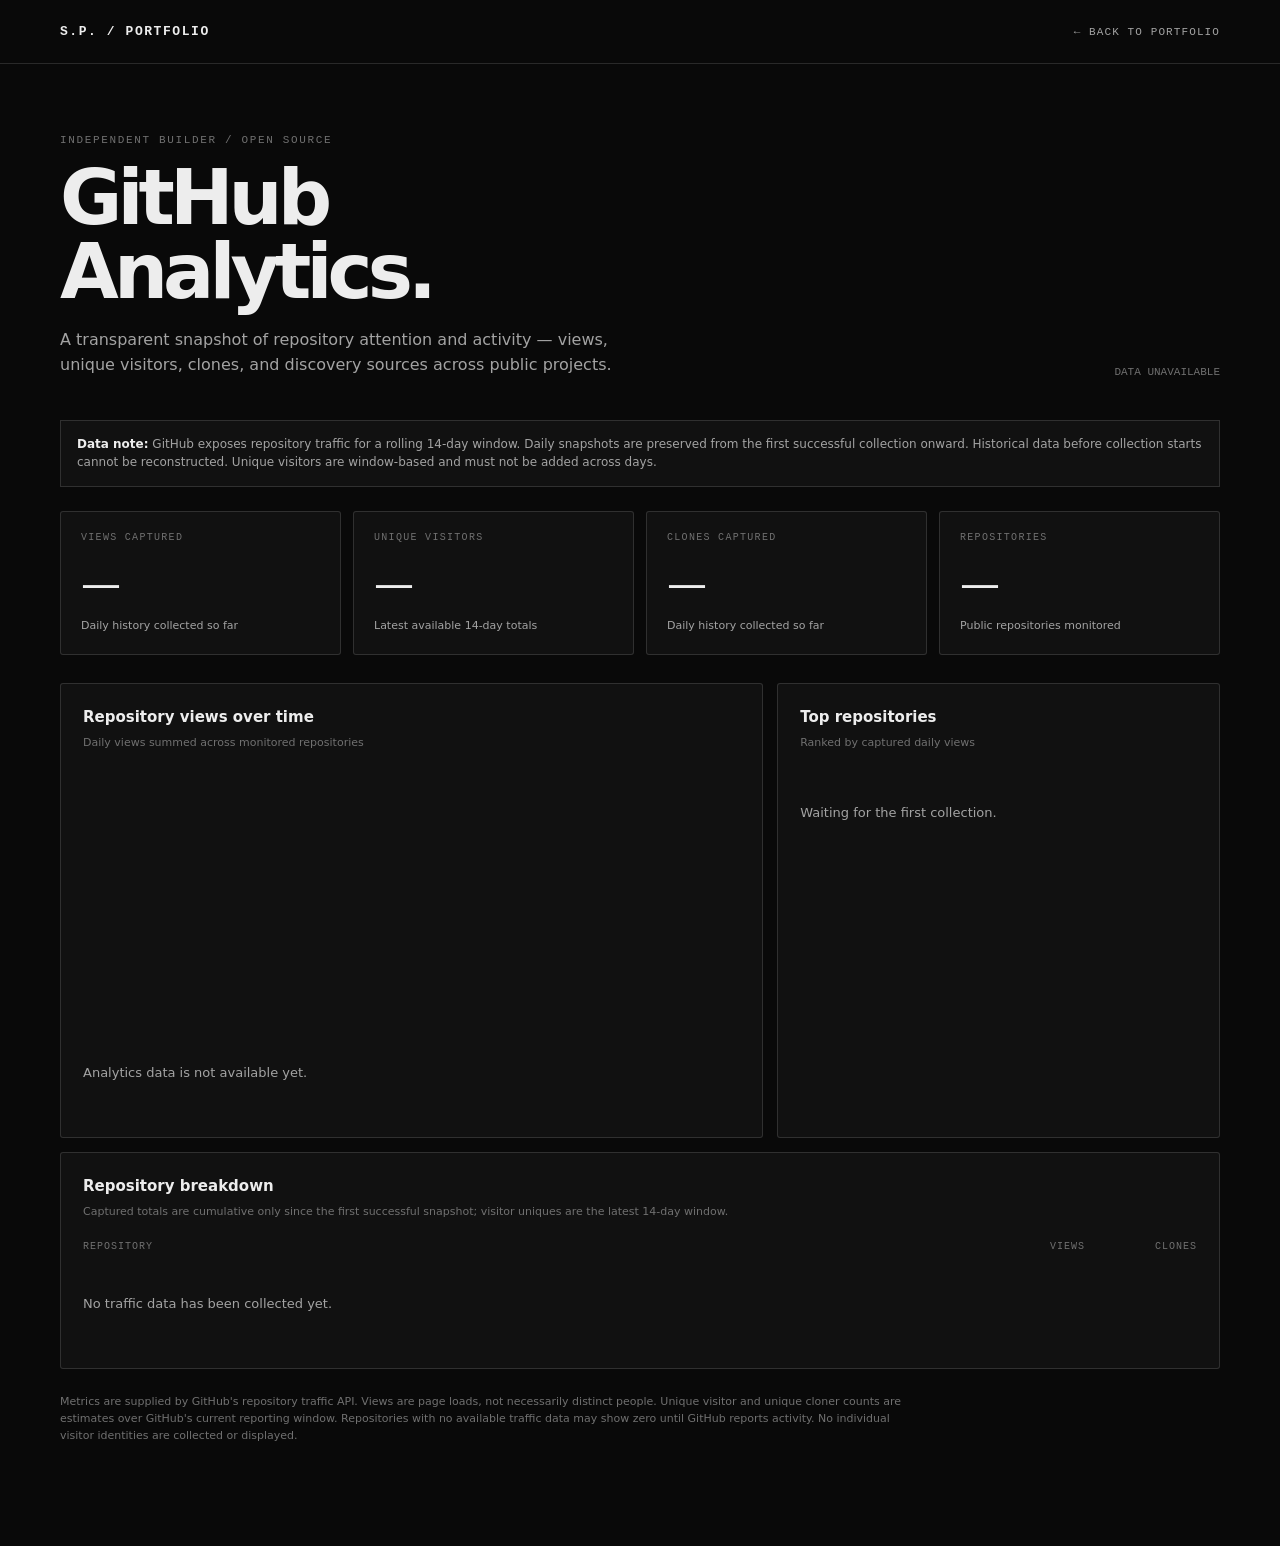
==== analytics/index.html @ b778890d "feat(analytics): add public traffic dashboard" ====
<!doctype html>
<html lang="en">
<head>
  <meta charset="utf-8">
  <meta name="viewport" content="width=device-width,initial-scale=1">
  <meta name="description" content="Public GitHub repository traffic analytics for Sreerang P.">
  <meta name="theme-color" content="#090909">
  <title>GitHub Analytics — Sreerang P</title>
  <style>
    :root{color-scheme:dark;--bg:#090909;--surface:#111;--surface2:#171717;--line:rgba(255,255,255,.13);--text:#ededed;--muted:#a3a3a3;--dim:#707070;--accent:#d4d4d4;--mono:"DM Mono",ui-monospace,monospace;--sans:Manrope,Inter,system-ui,sans-serif}
    *{box-sizing:border-box}body{margin:0;background:var(--bg);color:var(--text);font-family:var(--sans);line-height:1.55}a{color:inherit;text-decoration:none}a:hover{color:#fff}.wrap{width:min(1160px,calc(100% - 40px));margin:auto}
    header{border-bottom:1px solid var(--line);padding:24px 0}.head{display:flex;align-items:center;justify-content:space-between;gap:20px}.brand{font:600 13px var(--mono);letter-spacing:.12em}.back{font:11px var(--mono);letter-spacing:.1em;color:var(--muted)}
    main{padding:70px 0 90px}.eyebrow{font:11px var(--mono);letter-spacing:.15em;color:var(--dim);text-transform:uppercase}.hero{display:flex;justify-content:space-between;align-items:end;gap:24px;margin-bottom:42px}.hero h1{font-size:clamp(42px,7vw,76px);letter-spacing:-.065em;line-height:.98;margin:15px 0}.hero p{color:var(--muted);max-width:580px;margin:18px 0 0}.updated{font:11px var(--mono);color:var(--dim);text-align:right;white-space:nowrap}
    .notice{border:1px solid var(--line);background:var(--surface);padding:14px 16px;color:var(--muted);font-size:12px;margin:0 0 24px}.notice strong{color:var(--text);font-weight:600}
    .cards{display:grid;grid-template-columns:repeat(4,minmax(0,1fr));gap:12px;margin:0 0 28px}.card,.panel{border:1px solid var(--line);background:var(--surface);border-radius:3px}.card{padding:20px}.card label{display:block;font:10px var(--mono);letter-spacing:.13em;color:var(--dim);text-transform:uppercase}.value{font-size:clamp(27px,4vw,40px);letter-spacing:-.05em;margin:10px 0 2px;font-variant-numeric:tabular-nums}.sub{font-size:11px;color:var(--muted)}
    .grid{display:grid;grid-template-columns:1.35fr .85fr;gap:14px;margin-bottom:14px}.panel{padding:22px}.panel h2{font-size:15px;font-weight:600;margin:0 0 5px}.panel .hint{font-size:11px;color:var(--dim);margin:0 0 20px}.chart{width:100%;height:260px;display:block}.empty{padding:32px 0;color:var(--muted);font-size:13px}
    .repo-list{display:grid;gap:0}.repo{display:grid;grid-template-columns:minmax(0,1fr) 100px 100px;gap:12px;align-items:center;padding:13px 0;border-top:1px solid var(--line);font-size:12px}.repo:first-child{border-top:0}.repo-name{font-weight:600;overflow-wrap:anywhere}.repo-meta{display:block;font:10px var(--mono);color:var(--dim);margin-top:3px}.repo-num{text-align:right;font:12px var(--mono);font-variant-numeric:tabular-nums}.repo-head{display:grid;grid-template-columns:minmax(0,1fr) 100px 100px;gap:12px;color:var(--dim);font:10px var(--mono);letter-spacing:.1em;text-transform:uppercase;padding:0 0 10px}.repo-head span:not(:first-child){text-align:right}
    .footnote{font-size:11px;color:var(--dim);margin-top:24px;max-width:850px}.status{display:inline-block;border:1px solid var(--line);padding:5px 8px;font:10px var(--mono);letter-spacing:.08em;color:var(--muted)}
    @media(max-width:800px){.cards{grid-template-columns:repeat(2,1fr)}.grid{grid-template-columns:1fr}.hero{display:block}.updated{text-align:left;margin-top:20px}.repo{grid-template-columns:minmax(0,1fr) 75px 75px}.repo-head{grid-template-columns:minmax(0,1fr) 75px 75px}}
    @media(max-width:480px){.wrap{width:calc(100% - 28px)}main{padding:48px 0 60px}.cards{gap:8px}.card{padding:14px}.panel{padding:16px}.repo{grid-template-columns:minmax(0,1fr) 62px 62px;gap:7px}.repo-head{grid-template-columns:minmax(0,1fr) 62px 62px;gap:7px}.repo-name{font-size:11px}.repo-num{font-size:10px}}
  </style>
</head>
<body>
  <header><div class="wrap head"><a class="brand" href="../">S.P. / PORTFOLIO</a><a class="back" href="../">← BACK TO PORTFOLIO</a></div></header>
  <main class="wrap">
    <section class="hero">
      <div><div class="eyebrow">INDEPENDENT BUILDER / OPEN SOURCE</div><h1>GitHub<br>Analytics<span aria-hidden="true">.</span></h1><p>A transparent snapshot of repository attention and activity — views, unique visitors, clones, and discovery sources across public projects.</p></div>
      <div class="updated" id="updated">LOADING DATA…</div>
    </section>
    <div class="notice"><strong>Data note:</strong> GitHub exposes repository traffic for a rolling 14-day window. Daily snapshots are preserved from the first successful collection onward. Historical data before collection starts cannot be reconstructed. Unique visitors are window-based and must not be added across days.</div>
    <div class="cards">
      <article class="card"><label>Views captured</label><div class="value" id="views">—</div><div class="sub">Daily history collected so far</div></article>
      <article class="card"><label>Unique visitors</label><div class="value" id="uniques">—</div><div class="sub">Latest available 14-day totals</div></article>
      <article class="card"><label>Clones captured</label><div class="value" id="clones">—</div><div class="sub">Daily history collected so far</div></article>
      <article class="card"><label>Repositories</label><div class="value" id="repos">—</div><div class="sub">Public repositories monitored</div></article>
    </div>
    <div class="grid">
      <section class="panel"><h2>Repository views over time</h2><p class="hint">Daily views summed across monitored repositories</p><canvas class="chart" id="views-chart" aria-label="Daily repository views chart"></canvas><div class="empty" id="chart-empty" hidden>No historical snapshots yet. The chart appears after the first scheduled collection.</div></section>
      <section class="panel"><h2>Top repositories</h2><p class="hint">Ranked by captured daily views</p><div class="repo-list" id="top-repos"><div class="empty">Waiting for the first collection.</div></div></section>
    </div>
    <section class="panel"><h2>Repository breakdown</h2><p class="hint">Captured totals are cumulative only since the first successful snapshot; visitor uniques are the latest 14-day window.</p><div class="repo-head"><span>Repository</span><span>Views</span><span>Clones</span></div><div class="repo-list" id="repo-list"><div class="empty">No traffic data has been collected yet.</div></div></section>
    <p class="footnote">Metrics are supplied by GitHub's repository traffic API. Views are page loads, not necessarily distinct people. Unique visitor and unique cloner counts are estimates over GitHub's current reporting window. Repositories with no available traffic data may show zero until GitHub reports activity. No individual visitor identities are collected or displayed.</p>
  </main>
  <script>
    (() => {
      const fmt = n => Number(n || 0).toLocaleString("en-US");
      const safe = s => String(s).replace(/[&<>"']/g, c => ({"&":"&amp;","<":"&lt;",">":"&gt;",'"':"&quot;","'":"&#39;"}[c]));
      const sumSeries = (obj, key) => Object.values(obj || {}).reduce((n, p) => n + Number(p[key] || 0), 0);
      const byDay = {};
      function drawChart(canvas, values) {
        const ctx = canvas.getContext("2d"), dpr = window.devicePixelRatio || 1;
        const w = canvas.clientWidth || 600, h = 260;
        canvas.width = w * dpr; canvas.height = h * dpr; ctx.scale(dpr,dpr);
        ctx.clearRect(0,0,w,h);
        const vals = values.map(x => x.value), max = Math.max(1,...vals);
        const left=38,right=8,top=12,bottom=30, cw=w-left-right,ch=h-top-bottom;
        ctx.strokeStyle="rgba(255,255,255,.12)";ctx.lineWidth=1;ctx.fillStyle="#777";ctx.font="10px monospace";
        for(let i=0;i<=4;i++){const y=top+ch*i/4;ctx.beginPath();ctx.moveTo(left,y);ctx.lineTo(w-right,y);ctx.stroke();ctx.fillText(fmt(Math.round(max*(4-i)/4)),2,y+3);}
        if(!values.length)return;
        const step=cw/Math.max(1,values.length-1);
        ctx.strokeStyle="#e5e5e5";ctx.lineWidth=2;ctx.beginPath();
        values.forEach((p,i)=>{const x=left+i*step,y=top+ch-(p.value/max)*ch;i?ctx.lineTo(x,y):ctx.moveTo(x,y);});ctx.stroke();
        ctx.fillStyle="#aaa";ctx.font="10px monospace";
        [0,Math.floor((values.length-1)/2),values.length-1].forEach(i=>{if(values[i])ctx.fillText(values[i].date.slice(5),Math.max(left,Math.min(w-38,left+i*step-15)),h-8);});
      }
      async function init(){
        try{
          const response=await fetch("./data.json",{cache:"no-store"});
          if(!response.ok)throw new Error("Analytics data is not available yet.");
          const data=await response.json(), entries=Object.entries(data.repositories||{});
          document.getElementById("updated").textContent=data.updated_at?("LAST UPDATED · "+new Date(data.updated_at).toLocaleString()):"AWAITING FIRST COLLECTION";
          let totalViews=0,totalClones=0,totalUniques=0,uniqueCount=0;
          entries.forEach(([name,r])=>{
            const v=sumSeries(r.views_daily,"count"),c=sumSeries(r.clones_daily,"count");
            totalViews+=v;totalClones+=c;
            if(r.last_14_days && Number.isFinite(r.last_14_days.unique_visitors)){totalUniques+=r.last_14_days.unique_visitors;uniqueCount++;}
            Object.entries(r.views_daily||{}).forEach(([date,p])=>byDay[date]=(byDay[date]||0)+Number(p.count||0));
          });
          document.getElementById("views").textContent=fmt(totalViews);
          document.getElementById("clones").textContent=fmt(totalClones);
          document.getElementById("uniques").textContent=uniqueCount?fmt(totalUniques):"—";
          document.getElementById("repos").textContent=fmt(entries.length);
          const ranked=entries.map(([name,r])=>({name,url:r.url||("https://github.com/"+name),views:sumSeries(r.views_daily,"count"),clones:sumSeries(r.clones_daily,"count")})).sort((a,b)=>b.views-a.views);
          document.getElementById("repo-list").innerHTML=ranked.map(r=>'<div class="repo"><div><a class="repo-name" href="'+safe(r.url)+'" target="_blank" rel="noopener noreferrer">'+safe(r.name)+'</a><span class="repo-meta">PUBLIC REPOSITORY</span></div><div class="repo-num">'+fmt(r.views)+'</div><div class="repo-num">'+fmt(r.clones)+'</div></div>').join("")||'<div class="empty">No repositories configured.</div>';
          document.getElementById("top-repos").innerHTML=ranked.slice(0,8).map(r=>'<div class="repo"><a class="repo-name" href="'+safe(r.url)+'" target="_blank" rel="noopener noreferrer">'+safe(r.name)+'</a><div class="repo-num">'+fmt(r.views)+'</div><div class="repo-num">'+fmt(r.clones)+'</div></div>').join("")||'<div class="empty">Waiting for the first collection.</div>';
          const days=Object.entries(byDay).sort(([a],[b])=>a.localeCompare(b)).map(([date,value])=>({date,value}));
          if(days.length){drawChart(document.getElementById("views-chart"),days);document.getElementById("chart-empty").hidden=true;}
          else{document.getElementById("views-chart").hidden=true;document.getElementById("chart-empty").hidden=false;}
        }catch(error){document.getElementById("updated").textContent="DATA UNAVAILABLE";document.getElementById("chart-empty").hidden=false;document.getElementById("chart-empty").textContent=error.message;}
      }
      init();
      window.addEventListener("resize",()=>{const c=document.getElementById("views-chart");if(!c.hidden)init();});
    })();
  </script>
</body>
</html>
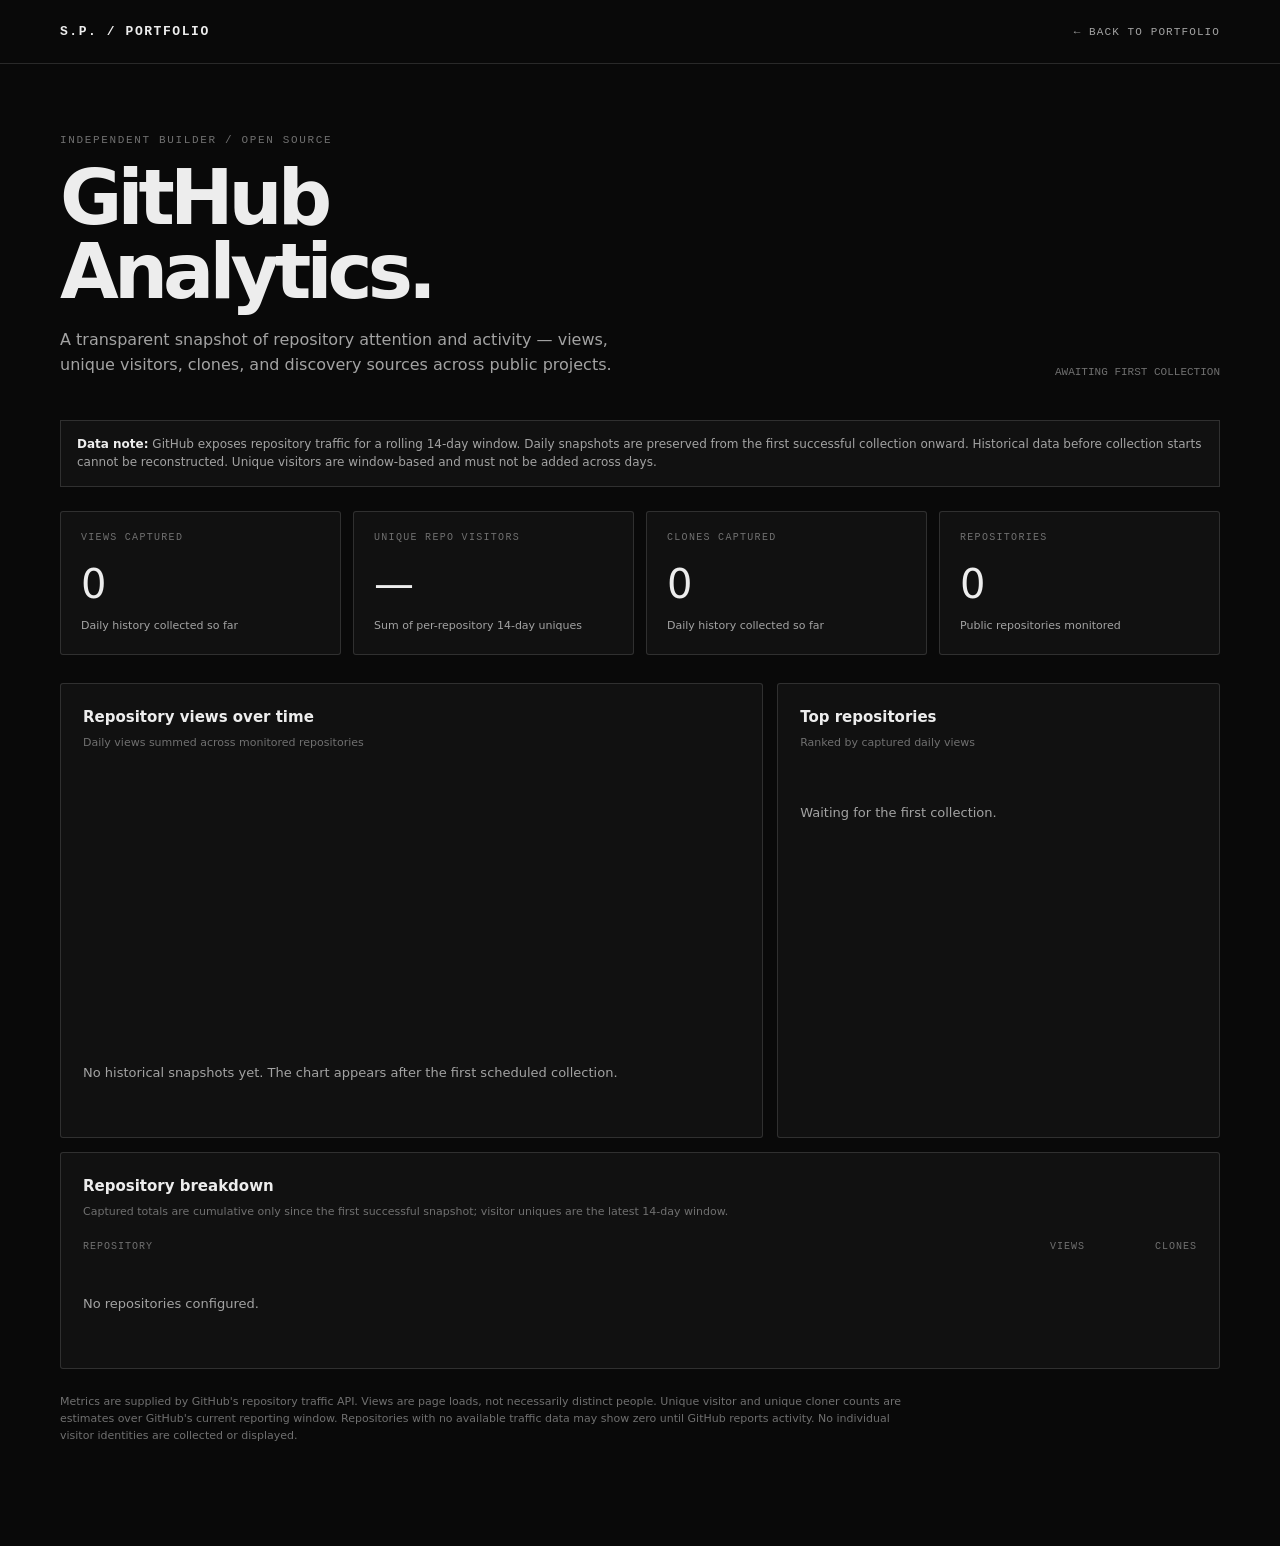
==== commit dcb628c9: "docs(analytics): clarify unique visitor aggregation" ====
--- a/analytics/index.html
+++ b/analytics/index.html
@@ -30,7 +30,7 @@
     <div class="notice"><strong>Data note:</strong> GitHub exposes repository traffic for a rolling 14-day window. Daily snapshots are preserved from the first successful collection onward. Historical data before collection starts cannot be reconstructed. Unique visitors are window-based and must not be added across days.</div>
     <div class="cards">
       <article class="card"><label>Views captured</label><div class="value" id="views">—</div><div class="sub">Daily history collected so far</div></article>
-      <article class="card"><label>Unique visitors</label><div class="value" id="uniques">—</div><div class="sub">Latest available 14-day totals</div></article>
+      <article class="card"><label>Unique repo visitors</label><div class="value" id="uniques">—</div><div class="sub">Sum of per-repository 14-day uniques</div></article>
       <article class="card"><label>Clones captured</label><div class="value" id="clones">—</div><div class="sub">Daily history collected so far</div></article>
       <article class="card"><label>Repositories</label><div class="value" id="repos">—</div><div class="sub">Public repositories monitored</div></article>
     </div>
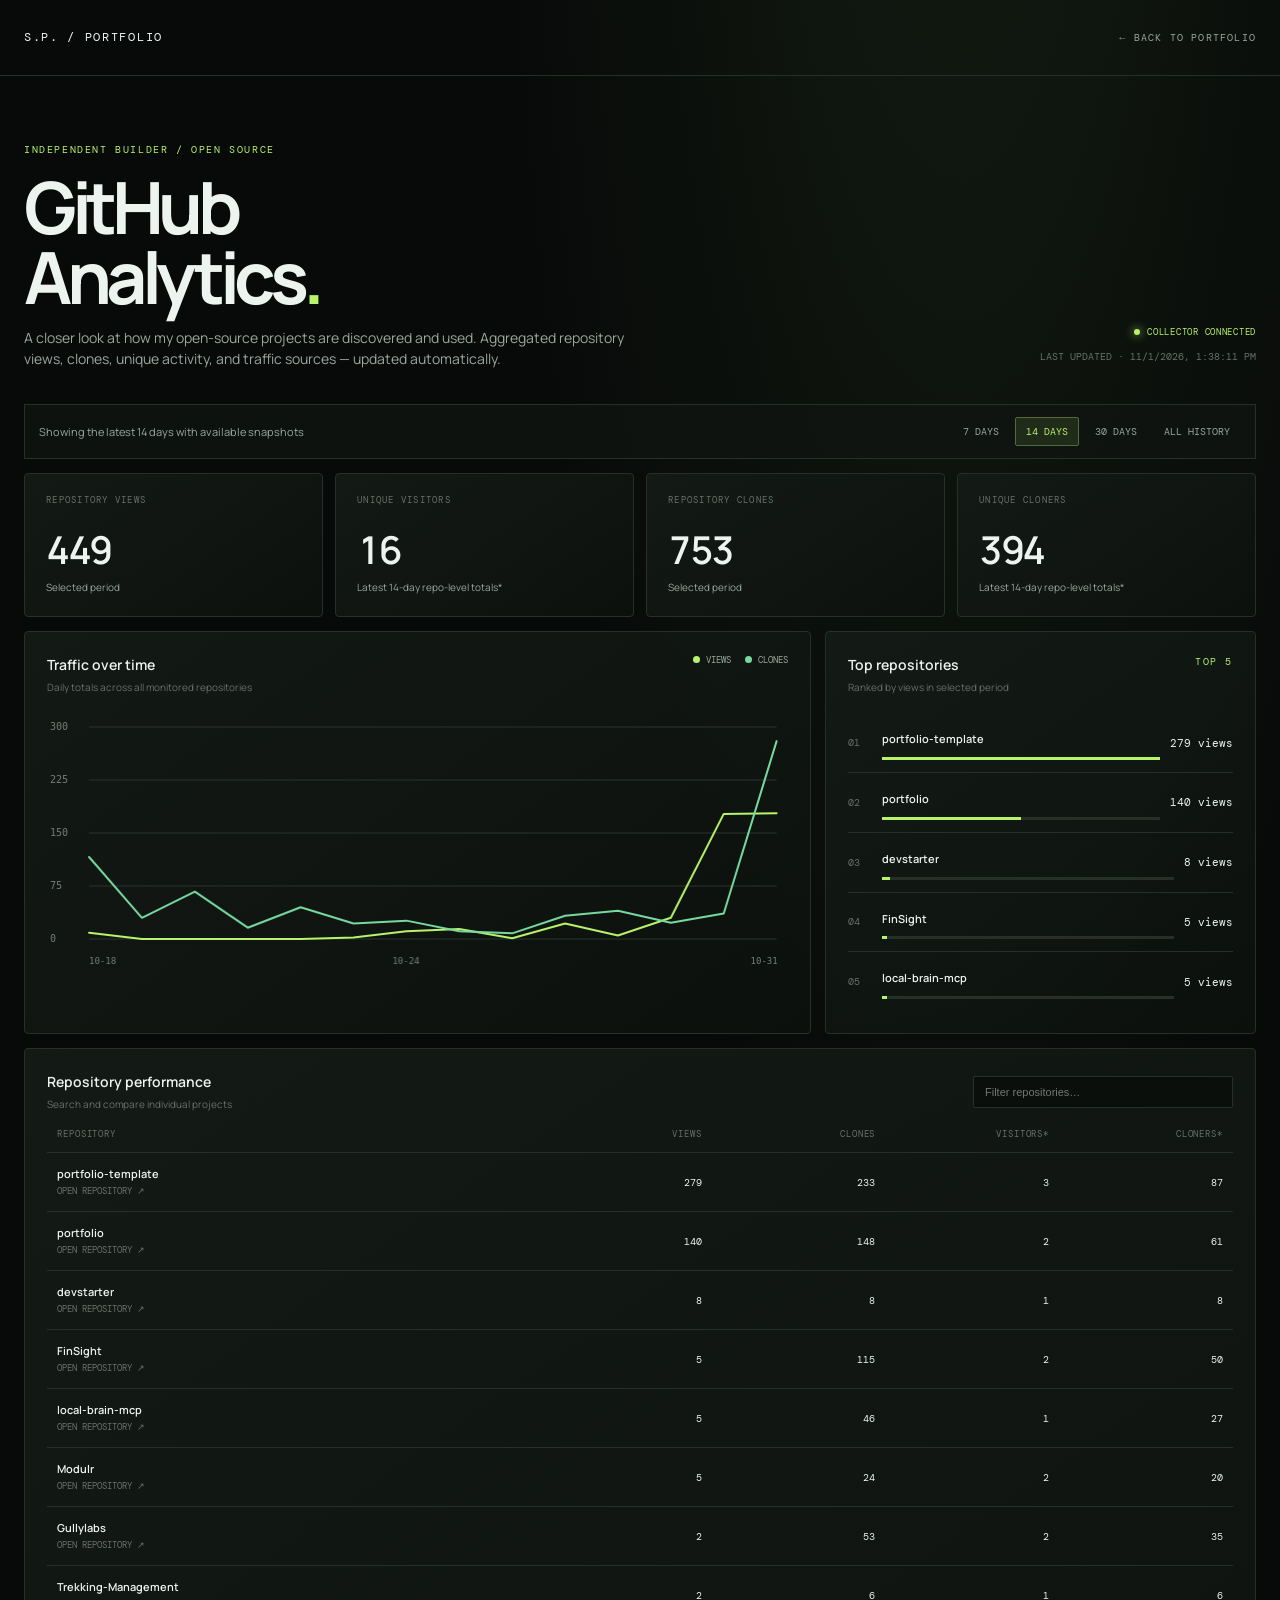
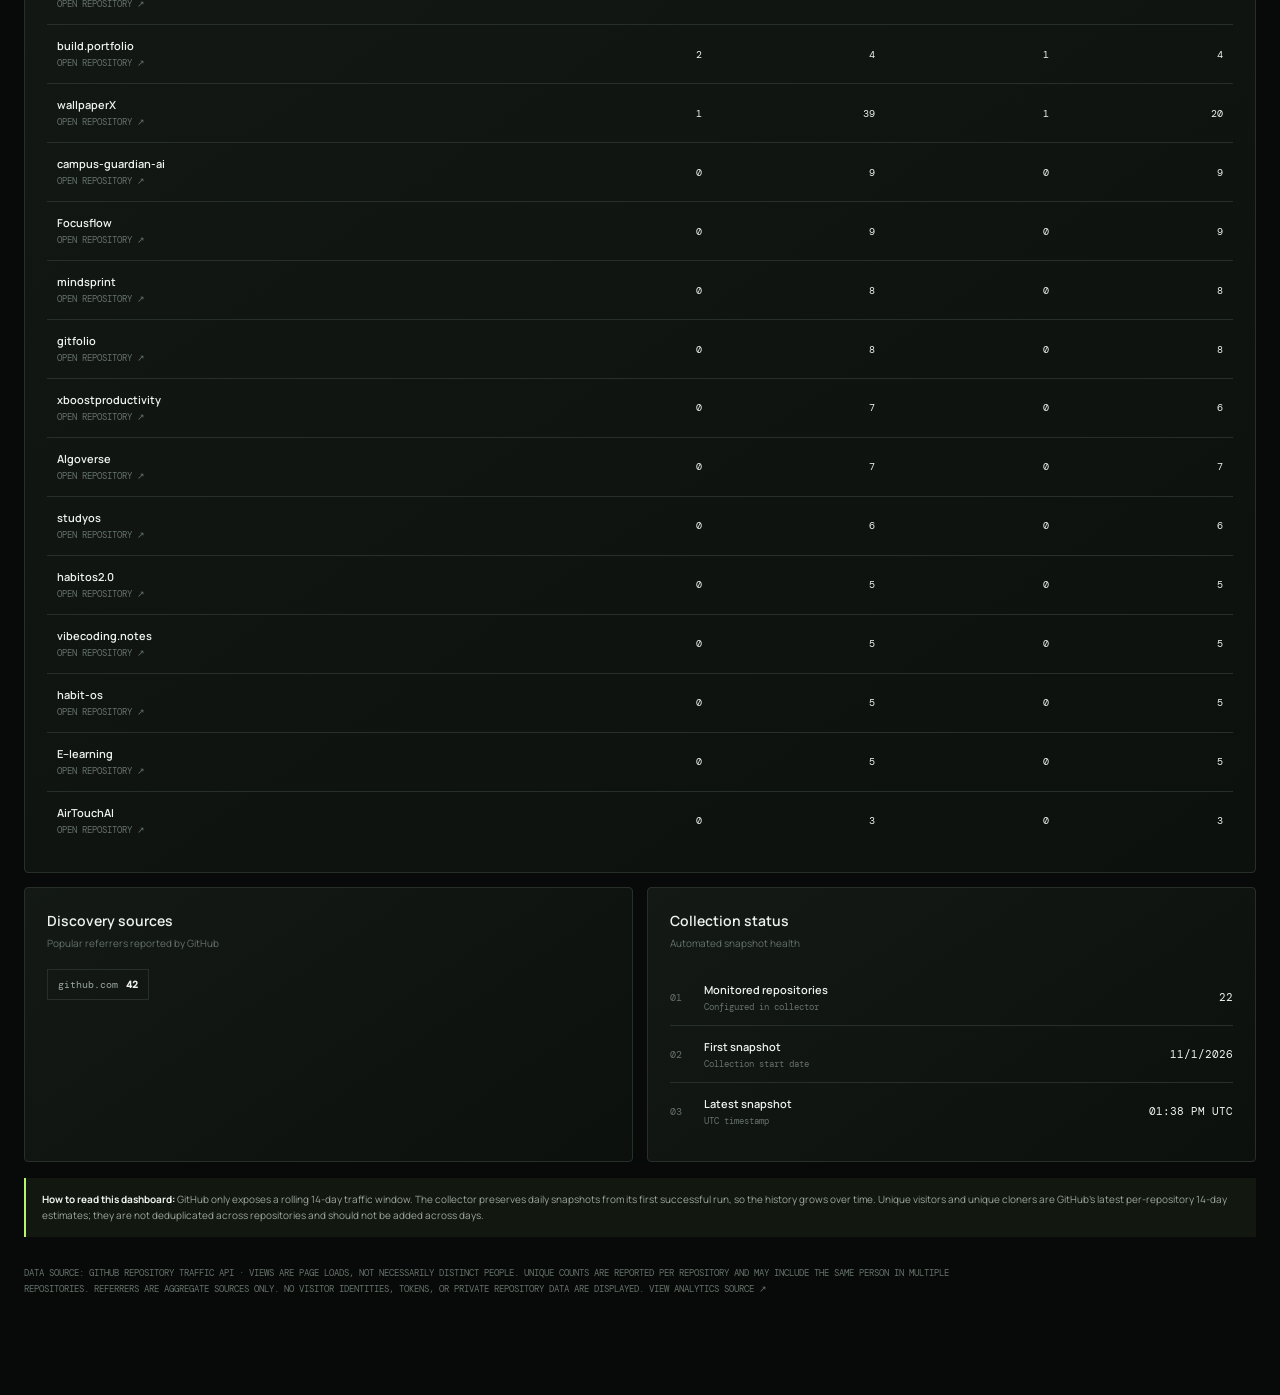
==== commit 1c5d2a11: "feat(analytics): upgrade repository traffic dashboard" ====
--- a/analytics/index.html
+++ b/analytics/index.html
@@ -1,96 +1,33 @@
 <!doctype html>
-<html lang="en">
-<head>
-  <meta charset="utf-8">
-  <meta name="viewport" content="width=device-width,initial-scale=1">
-  <meta name="description" content="Public GitHub repository traffic analytics for Sreerang P.">
-  <meta name="theme-color" content="#090909">
-  <title>GitHub Analytics — Sreerang P</title>
-  <style>
-    :root{color-scheme:dark;--bg:#090909;--surface:#111;--surface2:#171717;--line:rgba(255,255,255,.13);--text:#ededed;--muted:#a3a3a3;--dim:#707070;--accent:#d4d4d4;--mono:"DM Mono",ui-monospace,monospace;--sans:Manrope,Inter,system-ui,sans-serif}
-    *{box-sizing:border-box}body{margin:0;background:var(--bg);color:var(--text);font-family:var(--sans);line-height:1.55}a{color:inherit;text-decoration:none}a:hover{color:#fff}.wrap{width:min(1160px,calc(100% - 40px));margin:auto}
-    header{border-bottom:1px solid var(--line);padding:24px 0}.head{display:flex;align-items:center;justify-content:space-between;gap:20px}.brand{font:600 13px var(--mono);letter-spacing:.12em}.back{font:11px var(--mono);letter-spacing:.1em;color:var(--muted)}
-    main{padding:70px 0 90px}.eyebrow{font:11px var(--mono);letter-spacing:.15em;color:var(--dim);text-transform:uppercase}.hero{display:flex;justify-content:space-between;align-items:end;gap:24px;margin-bottom:42px}.hero h1{font-size:clamp(42px,7vw,76px);letter-spacing:-.065em;line-height:.98;margin:15px 0}.hero p{color:var(--muted);max-width:580px;margin:18px 0 0}.updated{font:11px var(--mono);color:var(--dim);text-align:right;white-space:nowrap}
-    .notice{border:1px solid var(--line);background:var(--surface);padding:14px 16px;color:var(--muted);font-size:12px;margin:0 0 24px}.notice strong{color:var(--text);font-weight:600}
-    .cards{display:grid;grid-template-columns:repeat(4,minmax(0,1fr));gap:12px;margin:0 0 28px}.card,.panel{border:1px solid var(--line);background:var(--surface);border-radius:3px}.card{padding:20px}.card label{display:block;font:10px var(--mono);letter-spacing:.13em;color:var(--dim);text-transform:uppercase}.value{font-size:clamp(27px,4vw,40px);letter-spacing:-.05em;margin:10px 0 2px;font-variant-numeric:tabular-nums}.sub{font-size:11px;color:var(--muted)}
-    .grid{display:grid;grid-template-columns:1.35fr .85fr;gap:14px;margin-bottom:14px}.panel{padding:22px}.panel h2{font-size:15px;font-weight:600;margin:0 0 5px}.panel .hint{font-size:11px;color:var(--dim);margin:0 0 20px}.chart{width:100%;height:260px;display:block}.empty{padding:32px 0;color:var(--muted);font-size:13px}
-    .repo-list{display:grid;gap:0}.repo{display:grid;grid-template-columns:minmax(0,1fr) 100px 100px;gap:12px;align-items:center;padding:13px 0;border-top:1px solid var(--line);font-size:12px}.repo:first-child{border-top:0}.repo-name{font-weight:600;overflow-wrap:anywhere}.repo-meta{display:block;font:10px var(--mono);color:var(--dim);margin-top:3px}.repo-num{text-align:right;font:12px var(--mono);font-variant-numeric:tabular-nums}.repo-head{display:grid;grid-template-columns:minmax(0,1fr) 100px 100px;gap:12px;color:var(--dim);font:10px var(--mono);letter-spacing:.1em;text-transform:uppercase;padding:0 0 10px}.repo-head span:not(:first-child){text-align:right}
-    .footnote{font-size:11px;color:var(--dim);margin-top:24px;max-width:850px}.status{display:inline-block;border:1px solid var(--line);padding:5px 8px;font:10px var(--mono);letter-spacing:.08em;color:var(--muted)}
-    @media(max-width:800px){.cards{grid-template-columns:repeat(2,1fr)}.grid{grid-template-columns:1fr}.hero{display:block}.updated{text-align:left;margin-top:20px}.repo{grid-template-columns:minmax(0,1fr) 75px 75px}.repo-head{grid-template-columns:minmax(0,1fr) 75px 75px}}
-    @media(max-width:480px){.wrap{width:calc(100% - 28px)}main{padding:48px 0 60px}.cards{gap:8px}.card{padding:14px}.panel{padding:16px}.repo{grid-template-columns:minmax(0,1fr) 62px 62px;gap:7px}.repo-head{grid-template-columns:minmax(0,1fr) 62px 62px;gap:7px}.repo-name{font-size:11px}.repo-num{font-size:10px}}
-  </style>
-</head>
-<body>
-  <header><div class="wrap head"><a class="brand" href="../">S.P. / PORTFOLIO</a><a class="back" href="../">← BACK TO PORTFOLIO</a></div></header>
-  <main class="wrap">
-    <section class="hero">
-      <div><div class="eyebrow">INDEPENDENT BUILDER / OPEN SOURCE</div><h1>GitHub<br>Analytics<span aria-hidden="true">.</span></h1><p>A transparent snapshot of repository attention and activity — views, unique visitors, clones, and discovery sources across public projects.</p></div>
-      <div class="updated" id="updated">LOADING DATA…</div>
-    </section>
-    <div class="notice"><strong>Data note:</strong> GitHub exposes repository traffic for a rolling 14-day window. Daily snapshots are preserved from the first successful collection onward. Historical data before collection starts cannot be reconstructed. Unique visitors are window-based and must not be added across days.</div>
-    <div class="cards">
-      <article class="card"><label>Views captured</label><div class="value" id="views">—</div><div class="sub">Daily history collected so far</div></article>
-      <article class="card"><label>Unique repo visitors</label><div class="value" id="uniques">—</div><div class="sub">Sum of per-repository 14-day uniques</div></article>
-      <article class="card"><label>Clones captured</label><div class="value" id="clones">—</div><div class="sub">Daily history collected so far</div></article>
-      <article class="card"><label>Repositories</label><div class="value" id="repos">—</div><div class="sub">Public repositories monitored</div></article>
-    </div>
-    <div class="grid">
-      <section class="panel"><h2>Repository views over time</h2><p class="hint">Daily views summed across monitored repositories</p><canvas class="chart" id="views-chart" aria-label="Daily repository views chart"></canvas><div class="empty" id="chart-empty" hidden>No historical snapshots yet. The chart appears after the first scheduled collection.</div></section>
-      <section class="panel"><h2>Top repositories</h2><p class="hint">Ranked by captured daily views</p><div class="repo-list" id="top-repos"><div class="empty">Waiting for the first collection.</div></div></section>
-    </div>
-    <section class="panel"><h2>Repository breakdown</h2><p class="hint">Captured totals are cumulative only since the first successful snapshot; visitor uniques are the latest 14-day window.</p><div class="repo-head"><span>Repository</span><span>Views</span><span>Clones</span></div><div class="repo-list" id="repo-list"><div class="empty">No traffic data has been collected yet.</div></div></section>
-    <p class="footnote">Metrics are supplied by GitHub's repository traffic API. Views are page loads, not necessarily distinct people. Unique visitor and unique cloner counts are estimates over GitHub's current reporting window. Repositories with no available traffic data may show zero until GitHub reports activity. No individual visitor identities are collected or displayed.</p>
-  </main>
-  <script>
-    (() => {
-      const fmt = n => Number(n || 0).toLocaleString("en-US");
-      const safe = s => String(s).replace(/[&<>"']/g, c => ({"&":"&amp;","<":"&lt;",">":"&gt;",'"':"&quot;","'":"&#39;"}[c]));
-      const sumSeries = (obj, key) => Object.values(obj || {}).reduce((n, p) => n + Number(p[key] || 0), 0);
-      const byDay = {};
-      function drawChart(canvas, values) {
-        const ctx = canvas.getContext("2d"), dpr = window.devicePixelRatio || 1;
-        const w = canvas.clientWidth || 600, h = 260;
-        canvas.width = w * dpr; canvas.height = h * dpr; ctx.scale(dpr,dpr);
-        ctx.clearRect(0,0,w,h);
-        const vals = values.map(x => x.value), max = Math.max(1,...vals);
-        const left=38,right=8,top=12,bottom=30, cw=w-left-right,ch=h-top-bottom;
-        ctx.strokeStyle="rgba(255,255,255,.12)";ctx.lineWidth=1;ctx.fillStyle="#777";ctx.font="10px monospace";
-        for(let i=0;i<=4;i++){const y=top+ch*i/4;ctx.beginPath();ctx.moveTo(left,y);ctx.lineTo(w-right,y);ctx.stroke();ctx.fillText(fmt(Math.round(max*(4-i)/4)),2,y+3);}
-        if(!values.length)return;
-        const step=cw/Math.max(1,values.length-1);
-        ctx.strokeStyle="#e5e5e5";ctx.lineWidth=2;ctx.beginPath();
-        values.forEach((p,i)=>{const x=left+i*step,y=top+ch-(p.value/max)*ch;i?ctx.lineTo(x,y):ctx.moveTo(x,y);});ctx.stroke();
-        ctx.fillStyle="#aaa";ctx.font="10px monospace";
-        [0,Math.floor((values.length-1)/2),values.length-1].forEach(i=>{if(values[i])ctx.fillText(values[i].date.slice(5),Math.max(left,Math.min(w-38,left+i*step-15)),h-8);});
-      }
-      async function init(){
-        try{
-          const response=await fetch("./data.json",{cache:"no-store"});
-          if(!response.ok)throw new Error("Analytics data is not available yet.");
-          const data=await response.json(), entries=Object.entries(data.repositories||{});
-          document.getElementById("updated").textContent=data.updated_at?("LAST UPDATED · "+new Date(data.updated_at).toLocaleString()):"AWAITING FIRST COLLECTION";
-          let totalViews=0,totalClones=0,totalUniques=0,uniqueCount=0;
-          entries.forEach(([name,r])=>{
-            const v=sumSeries(r.views_daily,"count"),c=sumSeries(r.clones_daily,"count");
-            totalViews+=v;totalClones+=c;
-            if(r.last_14_days && Number.isFinite(r.last_14_days.unique_visitors)){totalUniques+=r.last_14_days.unique_visitors;uniqueCount++;}
-            Object.entries(r.views_daily||{}).forEach(([date,p])=>byDay[date]=(byDay[date]||0)+Number(p.count||0));
-          });
-          document.getElementById("views").textContent=fmt(totalViews);
-          document.getElementById("clones").textContent=fmt(totalClones);
-          document.getElementById("uniques").textContent=uniqueCount?fmt(totalUniques):"—";
-          document.getElementById("repos").textContent=fmt(entries.length);
-          const ranked=entries.map(([name,r])=>({name,url:r.url||("https://github.com/"+name),views:sumSeries(r.views_daily,"count"),clones:sumSeries(r.clones_daily,"count")})).sort((a,b)=>b.views-a.views);
-          document.getElementById("repo-list").innerHTML=ranked.map(r=>'<div class="repo"><div><a class="repo-name" href="'+safe(r.url)+'" target="_blank" rel="noopener noreferrer">'+safe(r.name)+'</a><span class="repo-meta">PUBLIC REPOSITORY</span></div><div class="repo-num">'+fmt(r.views)+'</div><div class="repo-num">'+fmt(r.clones)+'</div></div>').join("")||'<div class="empty">No repositories configured.</div>';
-          document.getElementById("top-repos").innerHTML=ranked.slice(0,8).map(r=>'<div class="repo"><a class="repo-name" href="'+safe(r.url)+'" target="_blank" rel="noopener noreferrer">'+safe(r.name)+'</a><div class="repo-num">'+fmt(r.views)+'</div><div class="repo-num">'+fmt(r.clones)+'</div></div>').join("")||'<div class="empty">Waiting for the first collection.</div>';
-          const days=Object.entries(byDay).sort(([a],[b])=>a.localeCompare(b)).map(([date,value])=>({date,value}));
-          if(days.length){drawChart(document.getElementById("views-chart"),days);document.getElementById("chart-empty").hidden=true;}
-          else{document.getElementById("views-chart").hidden=true;document.getElementById("chart-empty").hidden=false;}
-        }catch(error){document.getElementById("updated").textContent="DATA UNAVAILABLE";document.getElementById("chart-empty").hidden=false;document.getElementById("chart-empty").textContent=error.message;}
-      }
-      init();
-      window.addEventListener("resize",()=>{const c=document.getElementById("views-chart");if(!c.hidden)init();});
-    })();
-  </script>
-</body>
-</html>
+<html lang="en"><head><meta charset="utf-8"><meta name="viewport" content="width=device-width,initial-scale=1"><meta name="description" content="GitHub repository traffic analytics for Sreerang P."><meta name="theme-color" content="#080a09"><title>GitHub Analytics — Sreerang P</title><link rel="preconnect" href="https://fonts.googleapis.com"><link rel="preconnect" href="https://fonts.gstatic.com" crossorigin><link href="https://fonts.googleapis.com/css2?family=DM+Mono:wght@400;500&family=Manrope:wght@400;500;600;700;800&display=swap" rel="stylesheet">
+<style>
+:root{color-scheme:dark;--bg:#080a09;--panel:#101411;--line:#263029;--text:#edf4ef;--muted:#9aa79e;--dim:#657269;--accent:#b7f36b;--accent2:#78d9a0;--mono:"DM Mono",ui-monospace,monospace;--sans:Manrope,Inter,system-ui,sans-serif}*{box-sizing:border-box}body{margin:0;background:radial-gradient(ellipse at 75% -10%,rgba(116,174,94,.10),transparent 34%),var(--bg);color:var(--text);font-family:var(--sans);line-height:1.55}a{color:inherit;text-decoration:none}a:hover{color:var(--accent)}.wrap{width:min(1240px,calc(100% - 48px));margin:auto}header{height:76px;border-bottom:1px solid var(--line);display:flex;align-items:center}.head{display:flex;align-items:center;justify-content:space-between}.brand,.navlink,.eyebrow,.mono,.updated,.metric-label,.panel-kicker,.table-head,.repo-meta,.footnote,.pill{font-family:var(--mono)}.brand{font-size:12px;letter-spacing:.14em}.navlink{font-size:10px;letter-spacing:.12em;color:var(--muted)}main{padding:66px 0 88px}.hero{display:flex;justify-content:space-between;align-items:flex-end;gap:30px;margin-bottom:34px}.eyebrow,.panel-kicker{font-size:10px;letter-spacing:.16em;text-transform:uppercase;color:var(--accent)}h1{font-size:clamp(42px,6vw,72px);letter-spacing:-.075em;line-height:.98;margin:14px 0;font-weight:700}.hero p{max-width:640px;color:var(--muted);font-size:14px;margin:0}.updated{font-size:10px;color:var(--dim);text-align:right;white-space:nowrap;padding-bottom:5px}.toolbar{display:flex;justify-content:space-between;align-items:center;gap:14px;padding:12px 14px;border:1px solid var(--line);background:rgba(16,20,17,.8);margin:0 0 14px}.toolbar-note{font-size:11px;color:var(--muted)}.ranges{display:flex;gap:5px;flex-wrap:wrap}.range{border:1px solid transparent;background:transparent;color:var(--muted);padding:7px 10px;border-radius:2px;font:10px var(--mono);cursor:pointer}.range[aria-pressed=true]{border-color:#526b3b;background:rgba(183,243,107,.10);color:var(--accent)}.range:focus-visible,input:focus-visible,a:focus-visible{outline:2px solid var(--accent);outline-offset:3px}.metrics{display:grid;grid-template-columns:repeat(4,minmax(0,1fr));gap:12px;margin-bottom:14px}.metric,.panel{border:1px solid var(--line);background:linear-gradient(145deg,rgba(20,26,22,.96),rgba(13,17,14,.96));border-radius:4px}.metric{padding:20px 21px;min-height:136px}.metric-label{font-size:9px;letter-spacing:.14em;color:var(--dim);text-transform:uppercase}.metric-value{font-size:clamp(28px,3vw,39px);letter-spacing:-.06em;font-weight:600;margin:12px 0 1px;font-variant-numeric:tabular-nums}.metric-foot{font-size:10px;color:var(--muted)}.layout{display:grid;grid-template-columns:minmax(0,1.55fr) minmax(280px,.85fr);gap:14px;margin-bottom:14px}.panel{padding:22px;min-width:0}.panel-top{display:flex;justify-content:space-between;align-items:flex-start;gap:12px;margin-bottom:18px}.panel h2{font-size:14px;font-weight:600;margin:0}.panel-sub{font-size:10px;color:var(--dim);margin:4px 0 0}.chart-key{display:flex;gap:14px;flex-wrap:wrap;color:var(--muted);font:9px var(--mono)}.key{display:inline-flex;align-items:center;gap:6px}.dot{width:7px;height:7px;border-radius:50%;background:var(--accent)}.dot.clone{background:var(--accent2)}canvas{width:100%;height:260px;display:block}.empty{color:var(--muted);font-size:12px;padding:28px 0}.rank-list{display:grid}.rank{display:grid;grid-template-columns:24px minmax(0,1fr) auto;gap:10px;align-items:center;padding:12px 0;border-top:1px solid var(--line)}.rank:first-child{border-top:0}.rank-index{font:10px var(--mono);color:var(--dim)}.rank-name{font-size:11px;font-weight:600;overflow-wrap:anywhere}.rank-meta{font:9px var(--mono);color:var(--dim);margin-top:3px}.rank-value{font:11px var(--mono);text-align:right}.rank-bar{height:3px;background:#263029;margin-top:7px;overflow:hidden}.rank-bar span{display:block;height:100%;background:var(--accent)}.section-head{display:flex;justify-content:space-between;align-items:center;gap:16px;margin-bottom:16px}.search{width:min(260px,48%);border:1px solid var(--line);background:#0b0f0c;color:var(--text);padding:9px 11px;font-size:11px;border-radius:2px}.table-wrap{overflow-x:auto}.table-head,.repo-row{display:grid;grid-template-columns:minmax(220px,1.6fr) repeat(4,minmax(75px,.55fr));gap:12px;align-items:center;min-width:640px}.table-head{font-size:9px;letter-spacing:.1em;color:var(--dim);text-transform:uppercase;padding:0 10px 10px}.repo-row{border-top:1px solid var(--line);padding:12px 10px;font-size:11px}.repo-row:hover{background:rgba(183,243,107,.035)}.repo-name{font-weight:600;overflow-wrap:anywhere}.repo-meta{display:block;font-size:9px;color:var(--dim);margin-top:3px}.num{text-align:right;font:10px var(--mono);font-variant-numeric:tabular-nums}.source-list{display:flex;flex-wrap:wrap;gap:8px}.source{border:1px solid var(--line);padding:8px 10px;color:var(--muted);font:10px var(--mono)}.source strong{color:var(--text);margin-left:8px}.lower{display:grid;grid-template-columns:1fr 1fr;gap:14px;margin-top:14px}.notice{padding:14px 16px;border-left:2px solid var(--accent);background:rgba(183,243,107,.055);color:var(--muted);font-size:10px;margin:16px 0 0}.notice strong{color:var(--text)}.footnote{font-size:9px;line-height:1.8;color:var(--dim);margin-top:28px;max-width:960px}.status{display:inline-flex;align-items:center;gap:7px;color:var(--accent);font:9px var(--mono);letter-spacing:.08em}.status:before{content:"";width:6px;height:6px;border-radius:50%;background:var(--accent);box-shadow:0 0 10px var(--accent)}@media(max-width:900px){.metrics{grid-template-columns:repeat(2,minmax(0,1fr))}.layout{grid-template-columns:1fr}.lower{grid-template-columns:1fr}.hero{display:block}.updated{text-align:left;margin-top:20px}}@media(max-width:560px){.wrap{width:calc(100% - 28px)}header{height:64px}main{padding:44px 0 60px}.hero{margin-bottom:24px}h1{font-size:48px}.toolbar{align-items:flex-start;flex-direction:column}.metrics{gap:8px}.metric{padding:14px;min-height:118px}.metric-value{font-size:30px}.panel{padding:16px}.panel-top{flex-direction:column}.chart-key{margin-top:2px}.section-head{align-items:flex-start;flex-direction:column}.search{width:100%}canvas{height:220px}}
+</style></head>
+<body><header><div class="wrap head"><a class="brand" href="../">S.P. / PORTFOLIO</a><a class="navlink" href="../">← BACK TO PORTFOLIO</a></div></header>
+<main class="wrap">
+<section class="hero"><div><div class="eyebrow">INDEPENDENT BUILDER / OPEN SOURCE</div><h1>GitHub<br>Analytics<span style="color:var(--accent)">.</span></h1><p>A closer look at how my open-source projects are discovered and used. Aggregated repository views, clones, unique activity, and traffic sources — updated automatically.</p></div><div class="updated"><div class="status">COLLECTOR CONNECTED</div><div id="updated" style="margin-top:10px">LOADING SNAPSHOT…</div></div></section>
+<section class="toolbar" aria-label="Dashboard date range"><div class="toolbar-note" id="range-note">Showing all captured daily history</div><div class="ranges"><button class="range" data-range="7" aria-pressed="false">7 DAYS</button><button class="range" data-range="14" aria-pressed="true">14 DAYS</button><button class="range" data-range="30" aria-pressed="false">30 DAYS</button><button class="range" data-range="all" aria-pressed="false">ALL HISTORY</button></div></section>
+<section class="metrics" aria-label="Traffic summary"><article class="metric"><div class="metric-label">Repository views</div><div class="metric-value" id="views">—</div><div class="metric-foot" id="views-foot">Selected period</div></article><article class="metric"><div class="metric-label">Unique visitors</div><div class="metric-value" id="uniques">—</div><div class="metric-foot">Latest 14-day repo-level totals*</div></article><article class="metric"><div class="metric-label">Repository clones</div><div class="metric-value" id="clones">—</div><div class="metric-foot" id="clones-foot">Selected period</div></article><article class="metric"><div class="metric-label">Unique cloners</div><div class="metric-value" id="cloners">—</div><div class="metric-foot">Latest 14-day repo-level totals*</div></article></section>
+<section class="layout"><article class="panel"><div class="panel-top"><div><h2>Traffic over time</h2><p class="panel-sub">Daily totals across all monitored repositories</p></div><div class="chart-key"><span class="key"><i class="dot"></i> VIEWS</span><span class="key"><i class="dot clone"></i> CLONES</span></div></div><canvas id="traffic-chart" role="img" aria-label="Daily repository views and clones chart"></canvas><div class="empty" id="chart-empty" hidden>No snapshots available for this range.</div></article><article class="panel"><div class="panel-top"><div><h2>Top repositories</h2><p class="panel-sub">Ranked by views in selected period</p></div><span class="panel-kicker">TOP 5</span></div><div class="rank-list" id="top-repos"><div class="empty">Loading repositories…</div></div></article></section>
+<section class="panel"><div class="section-head"><div><h2>Repository performance</h2><p class="panel-sub">Search and compare individual projects</p></div><input id="repo-search" class="search" type="search" placeholder="Filter repositories…" aria-label="Filter repositories"></div><div class="table-wrap"><div class="table-head"><span>Repository</span><span style="text-align:right">Views</span><span style="text-align:right">Clones</span><span style="text-align:right">Visitors*</span><span style="text-align:right">Cloners*</span></div><div id="repo-list"><div class="empty">No traffic data has been collected yet.</div></div></div></section>
+<section class="lower"><article class="panel"><div class="panel-top"><div><h2>Discovery sources</h2><p class="panel-sub">Popular referrers reported by GitHub</p></div></div><div class="source-list" id="sources"><span class="empty">No referrer data yet.</span></div></article><article class="panel"><div class="panel-top"><div><h2>Collection status</h2><p class="panel-sub">Automated snapshot health</p></div></div><div class="rank-list"><div class="rank"><span class="rank-index">01</span><div><div class="rank-name">Monitored repositories</div><div class="rank-meta">Configured in collector</div></div><div class="rank-value" id="repo-count">—</div></div><div class="rank"><span class="rank-index">02</span><div><div class="rank-name">First snapshot</div><div class="rank-meta">Collection start date</div></div><div class="rank-value" id="started">—</div></div><div class="rank"><span class="rank-index">03</span><div><div class="rank-name">Latest snapshot</div><div class="rank-meta">UTC timestamp</div></div><div class="rank-value" id="last-snapshot">—</div></div></div></article></section>
+<div class="notice"><strong>How to read this dashboard:</strong> GitHub only exposes a rolling 14-day traffic window. The collector preserves daily snapshots from its first successful run, so the history grows over time. Unique visitors and unique cloners are GitHub's latest per-repository 14-day estimates; they are not deduplicated across repositories and should not be added across days.</div>
+<p class="footnote">DATA SOURCE: GITHUB REPOSITORY TRAFFIC API · VIEWS ARE PAGE LOADS, NOT NECESSARILY DISTINCT PEOPLE. UNIQUE COUNTS ARE REPORTED PER REPOSITORY AND MAY INCLUDE THE SAME PERSON IN MULTIPLE REPOSITORIES. REFERRERS ARE AGGREGATE SOURCES ONLY. NO VISITOR IDENTITIES, TOKENS, OR PRIVATE REPOSITORY DATA ARE DISPLAYED. <a href="https://github.com/cosmiccoder200x-sys/portfolio-template/tree/plan-b/oversized-monochrome/analytics" target="_blank" rel="noopener noreferrer">VIEW ANALYTICS SOURCE ↗</a></p>
+</main>
+<script>
+(()=>{"use strict";
+const $=id=>document.getElementById(id),fmt=n=>Number(n||0).toLocaleString("en-US"),safe=s=>String(s??"").replace(/[&<>"']/g,c=>({"&":"&amp;","<":"&lt;",">":"&gt;",'"':"&quot;","'":"&#39;"}[c]));
+const sum=(series,field,dates)=>dates.reduce((n,d)=>n+Number(series?.[d]?.[field]||0),0);let dataset=null,range="14",resizeTimer;
+const entries=()=>Object.entries(dataset?.repositories||{}),datesFor=rows=>[...new Set(rows.flatMap(([,r])=>[...Object.keys(r.views_daily||{}),...Object.keys(r.clones_daily||{})]))].sort(),activeDates=dates=>range==="all"?dates:dates.slice(-Number(range));
+function drawChart(canvas,labels,views,clones){const width=Math.max(280,canvas.getBoundingClientRect().width),height=260,dpr=window.devicePixelRatio||1;canvas.width=width*dpr;canvas.height=height*dpr;const ctx=canvas.getContext("2d");ctx.setTransform(dpr,0,0,dpr,0,0);ctx.clearRect(0,0,width,height);const left=42,right=12,top=14,bottom=34,cw=width-left-right,ch=height-top-bottom,max=Math.max(1,...views,...clones),power=Math.pow(10,Math.floor(Math.log10(max))),step=Math.max(1,Math.ceil(max/(power/2)))*(power/2),ceiling=Math.max(step,Math.ceil(max/step)*step);ctx.font="10px DM Mono,monospace";ctx.lineWidth=1;ctx.strokeStyle="#29342c";ctx.fillStyle="#748077";for(let i=0;i<=4;i++){const y=top+ch*i/4;ctx.beginPath();ctx.moveTo(left,y);ctx.lineTo(width-right,y);ctx.stroke();ctx.fillText(fmt(Math.round(ceiling*(4-i)/4)),3,y+3)}if(!labels.length)return;const x=i=>left+(labels.length===1?cw/2:i*cw/(labels.length-1)),y=v=>top+ch-(v/ceiling)*ch;function line(values,color){ctx.beginPath();values.forEach((v,i)=>i?ctx.lineTo(x(i),y(v)):ctx.moveTo(x(i),y(v)));ctx.strokeStyle=color;ctx.lineWidth=2;ctx.lineJoin="round";ctx.lineCap="round";ctx.stroke();if(values.length===1){ctx.beginPath();ctx.arc(x(0),y(values[0]),3,0,Math.PI*2);ctx.fillStyle=color;ctx.fill()}}line(views,"#b7f36b");line(clones,"#78d9a0");ctx.fillStyle="#748077";ctx.font="9px DM Mono,monospace";[...new Set([0,Math.floor((labels.length-1)/2),labels.length-1])].forEach(i=>{const label=labels[i].slice(5);ctx.fillText(label,Math.max(left,Math.min(width-38,x(i)-14)),height-9)})}
+function renderTable(rows){const q=$("repo-search").value.trim().toLowerCase(),filtered=rows.filter(r=>r.name.toLowerCase().includes(q)||r.key.toLowerCase().includes(q));$("repo-list").innerHTML=filtered.length?filtered.map(r=>'<a class="repo-row" href="'+safe(r.url)+'" target="_blank" rel="noopener noreferrer"><span><span class="repo-name">'+safe(r.name)+'</span><span class="repo-meta">OPEN REPOSITORY ↗</span></span><span class="num">'+fmt(r.views)+'</span><span class="num">'+fmt(r.clones)+'</span><span class="num">'+fmt(r.visitors)+'</span><span class="num">'+fmt(r.cloners)+'</span></a>').join(""):'<div class="empty">No repositories match that search.</div>'}
+function render(){const source=entries(),allDates=datesFor(source),dates=activeDates(allDates);$("range-note").textContent=range==="all"?"Showing all captured daily history":"Showing the latest "+range+" days with available snapshots";document.querySelectorAll(".range").forEach(b=>b.setAttribute("aria-pressed",String(b.dataset.range===range)));
+const rows=source.map(([key,r])=>({key,name:r.name||key.split("/").pop(),url:r.url||("https://github.com/"+key),views:sum(r.views_daily,"count",dates),clones:sum(r.clones_daily,"count",dates),visitors:Number(r.last_14_days?.unique_visitors||0),cloners:Number(r.last_14_days?.unique_cloners||0)})).sort((a,b)=>b.views-a.views||b.clones-a.clones);
+$("views").textContent=fmt(rows.reduce((n,r)=>n+r.views,0));$("clones").textContent=fmt(rows.reduce((n,r)=>n+r.clones,0));$("uniques").textContent=fmt(rows.reduce((n,r)=>n+r.visitors,0));$("cloners").textContent=fmt(rows.reduce((n,r)=>n+r.cloners,0));$("views-foot").textContent=range==="all"?"Since collection began":"Selected period";$("clones-foot").textContent=range==="all"?"Since collection began":"Selected period";$("repo-count").textContent=fmt(rows.length);$("started").textContent=dataset.collection_started_at?new Date(dataset.collection_started_at).toLocaleDateString():"—";$("last-snapshot").textContent=dataset.updated_at?new Date(dataset.updated_at).toLocaleTimeString([],{hour:"2-digit",minute:"2-digit",timeZone:"UTC"})+" UTC":"—";
+const vs=dates.map(d=>source.reduce((n,[,r])=>n+Number(r.views_daily?.[d]?.count||0),0)),cs=dates.map(d=>source.reduce((n,[,r])=>n+Number(r.clones_daily?.[d]?.count||0),0));if(dates.length){$("chart-empty").hidden=true;$("traffic-chart").hidden=false;drawChart($("traffic-chart"),dates,vs,cs)}else{$("traffic-chart").hidden=true;$("chart-empty").hidden=false}
+const top=rows.slice(0,5),maxTop=Math.max(1,...top.map(r=>r.views));$("top-repos").innerHTML=top.length?top.map((r,i)=>'<div class="rank"><span class="rank-index">'+String(i+1).padStart(2,"0")+'</span><div><a class="rank-name" href="'+safe(r.url)+'" target="_blank" rel="noopener noreferrer">'+safe(r.name)+'</a><div class="rank-bar"><span style="width:'+Math.round(r.views/maxTop*100)+'%"></span></div></div><span class="rank-value">'+fmt(r.views)+' views</span></div>').join(""):'<div class="empty">No repository activity in this period.</div>';renderTable(rows);
+const refs={};source.forEach(([,r])=>(r.referrers||[]).forEach(x=>{const name=x.referrer||"Unknown";refs[name]=(refs[name]||0)+Number(x.count||0)}));const refRows=Object.entries(refs).sort((a,b)=>b[1]-a[1]).slice(0,10);$("sources").innerHTML=refRows.length?refRows.map(([name,count])=>'<span class="source">'+safe(name)+'<strong>'+fmt(count)+'</strong></span>').join(""):'<span class="empty">GitHub has not reported popular referrers yet.</span>'}
+async function init(){try{const response=await fetch("./data.json",{cache:"no-store"});if(!response.ok)throw new Error("Could not load analytics/data.json (HTTP "+response.status+").");dataset=await response.json();if(!dataset||!dataset.repositories)throw new Error("The analytics data file has an unexpected format.");$("updated").textContent=dataset.updated_at?"LAST UPDATED · "+new Date(dataset.updated_at).toLocaleString():"AWAITING FIRST COLLECTION";render()}catch(error){$("updated").textContent="DATA UNAVAILABLE";$("chart-empty").hidden=false;$("chart-empty").textContent=error.message;$("top-repos").innerHTML='<div class="empty">'+safe(error.message)+'</div>'}}
+document.querySelectorAll(".range").forEach(b=>b.addEventListener("click",()=>{range=b.dataset.range;if(dataset)render()}));$("repo-search").addEventListener("input",()=>{if(dataset)render()});window.addEventListener("resize",()=>{clearTimeout(resizeTimer);resizeTimer=setTimeout(()=>{if(dataset)render()},120)});init();
+})();
+</script></body></html>
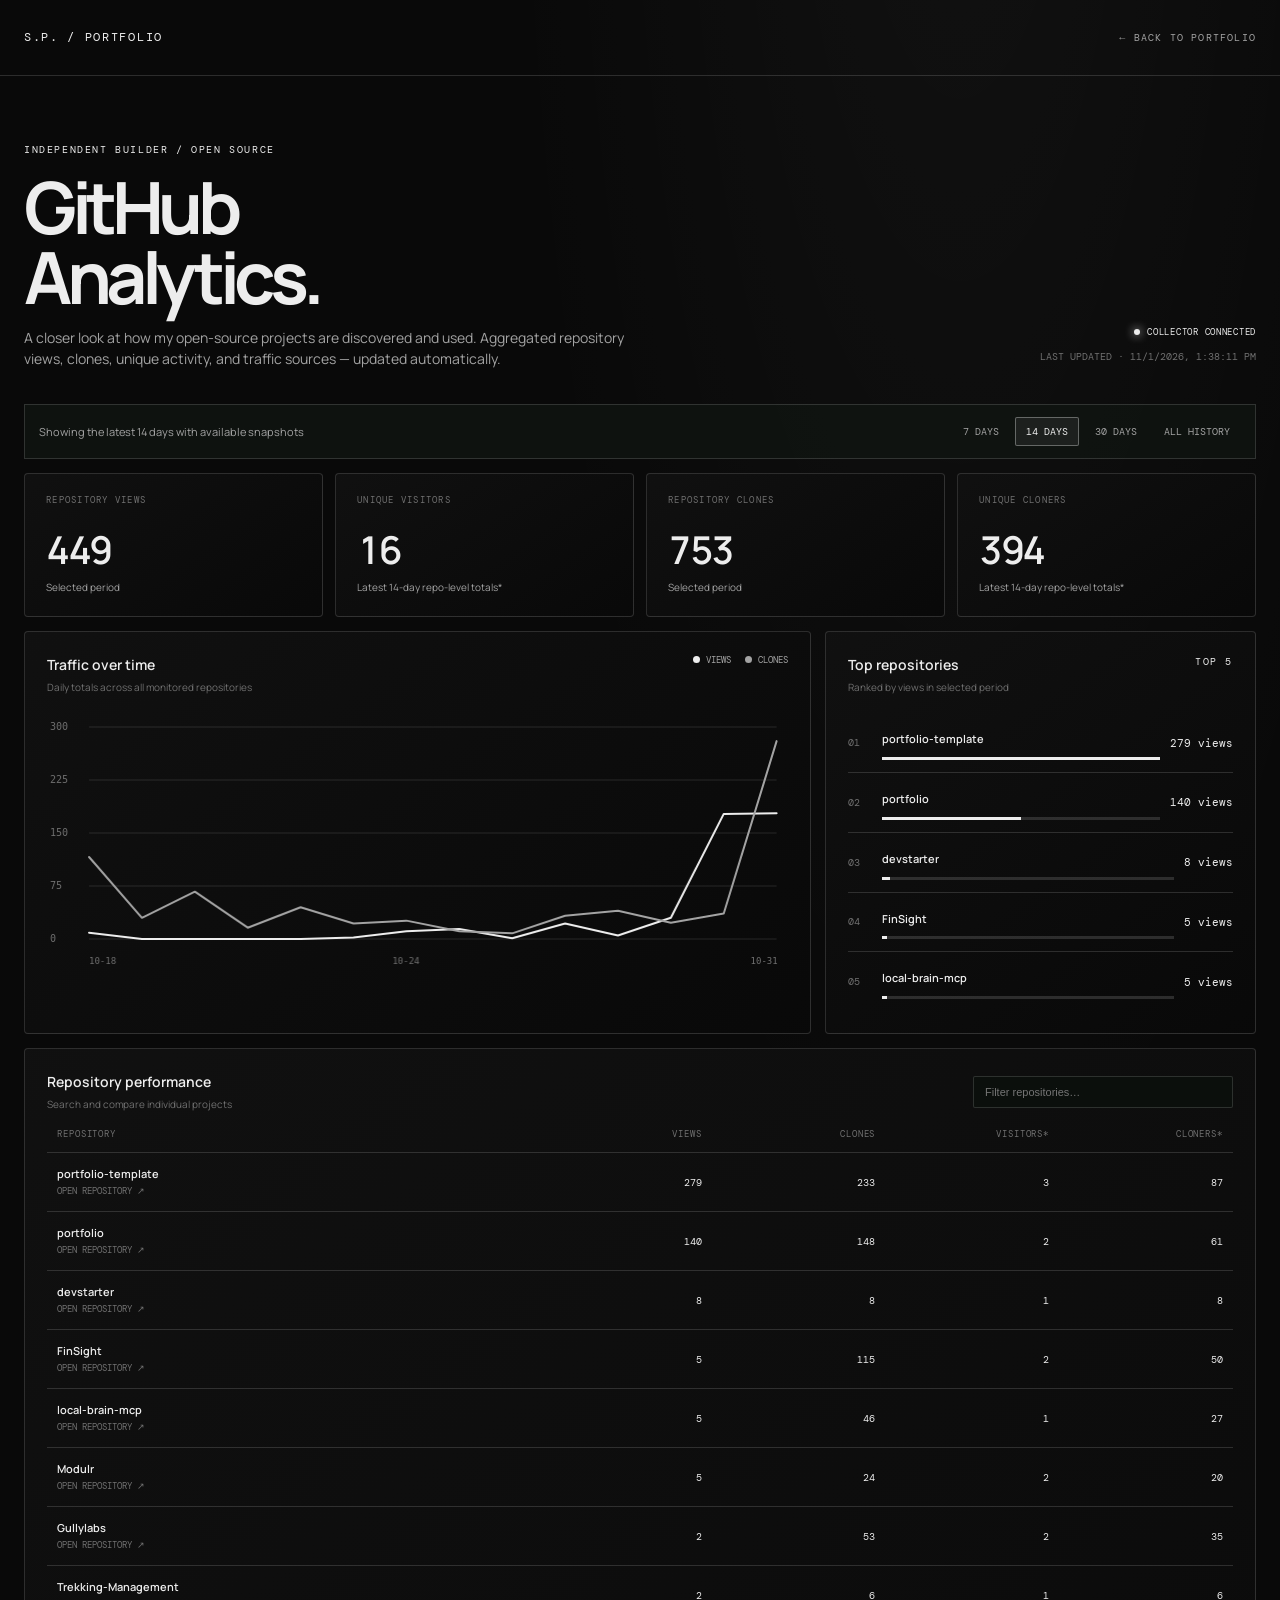
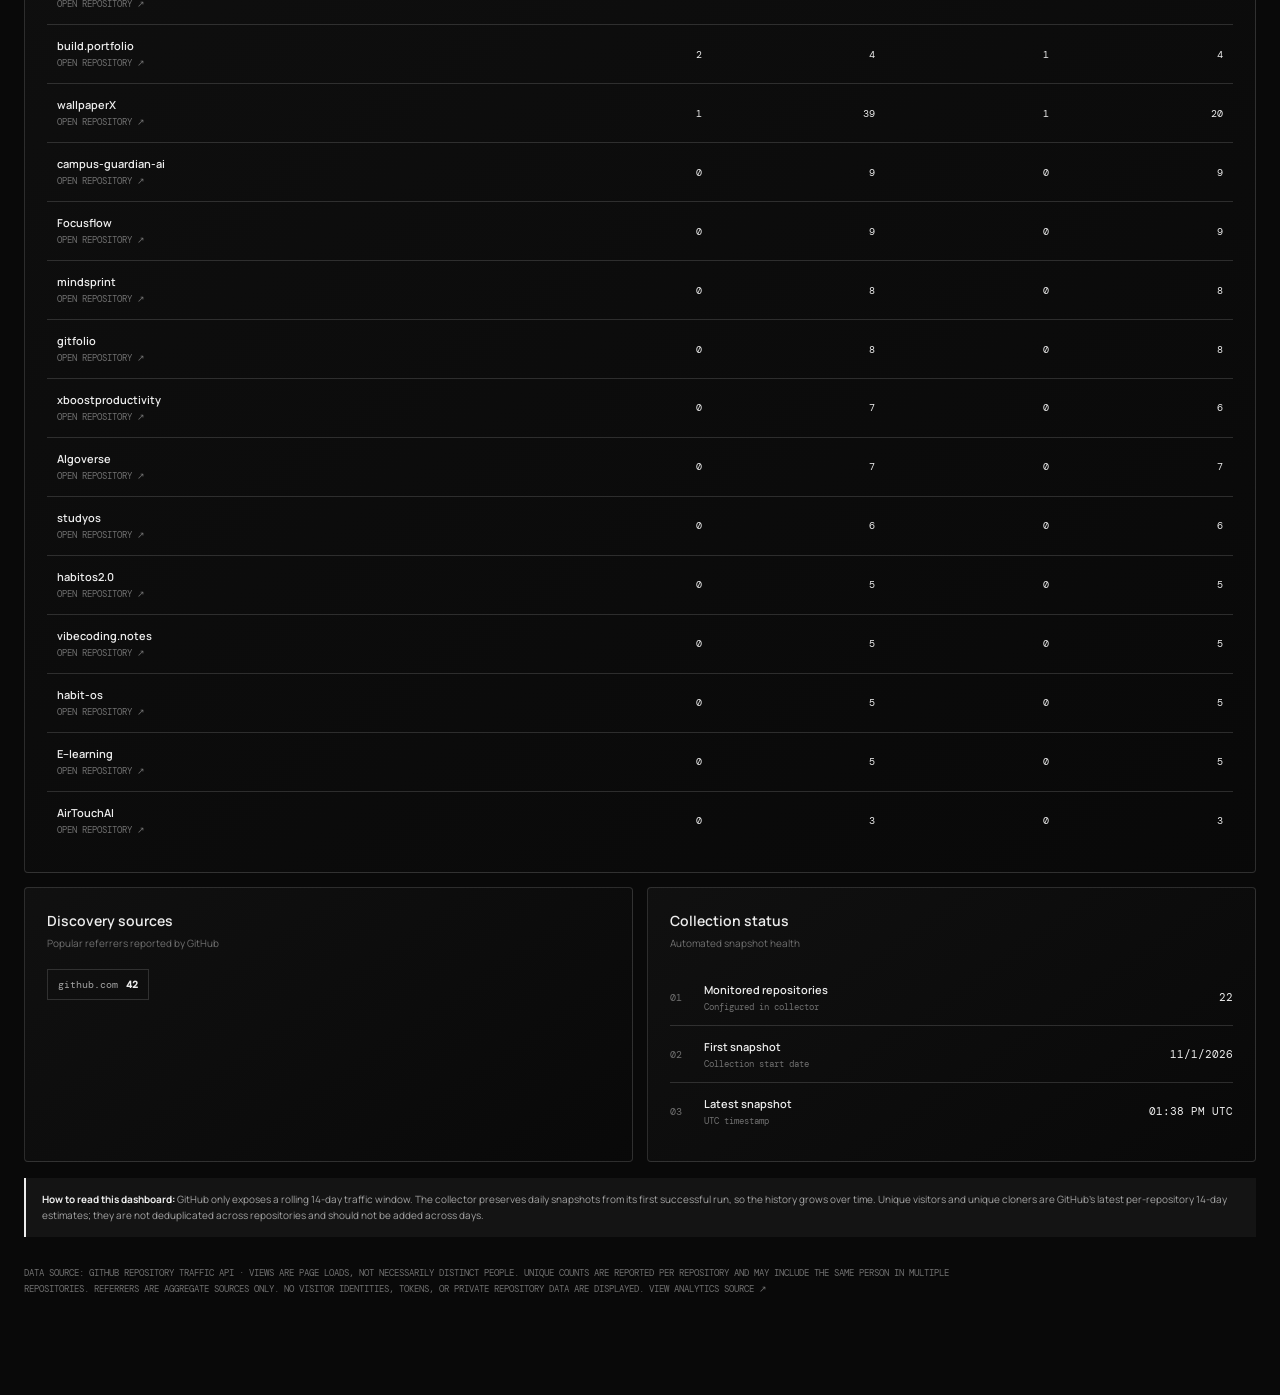
==== commit 2019070b: "style(analytics): match portfolio monochrome design" ====
--- a/analytics/index.html
+++ b/analytics/index.html
@@ -1,7 +1,7 @@
 <!doctype html>
-<html lang="en"><head><meta charset="utf-8"><meta name="viewport" content="width=device-width,initial-scale=1"><meta name="description" content="GitHub repository traffic analytics for Sreerang P."><meta name="theme-color" content="#080a09"><title>GitHub Analytics — Sreerang P</title><link rel="preconnect" href="https://fonts.googleapis.com"><link rel="preconnect" href="https://fonts.gstatic.com" crossorigin><link href="https://fonts.googleapis.com/css2?family=DM+Mono:wght@400;500&family=Manrope:wght@400;500;600;700;800&display=swap" rel="stylesheet">
+<html lang="en"><head><meta charset="utf-8"><meta name="viewport" content="width=device-width,initial-scale=1"><meta name="description" content="GitHub repository traffic analytics for Sreerang P."><meta name="theme-color" content="#090909"><title>GitHub Analytics — Sreerang P</title><link rel="preconnect" href="https://fonts.googleapis.com"><link rel="preconnect" href="https://fonts.gstatic.com" crossorigin><link href="https://fonts.googleapis.com/css2?family=DM+Mono:wght@400;500&family=Manrope:wght@400;500;600;700;800&display=swap" rel="stylesheet">
 <style>
-:root{color-scheme:dark;--bg:#080a09;--panel:#101411;--line:#263029;--text:#edf4ef;--muted:#9aa79e;--dim:#657269;--accent:#b7f36b;--accent2:#78d9a0;--mono:"DM Mono",ui-monospace,monospace;--sans:Manrope,Inter,system-ui,sans-serif}*{box-sizing:border-box}body{margin:0;background:radial-gradient(ellipse at 75% -10%,rgba(116,174,94,.10),transparent 34%),var(--bg);color:var(--text);font-family:var(--sans);line-height:1.55}a{color:inherit;text-decoration:none}a:hover{color:var(--accent)}.wrap{width:min(1240px,calc(100% - 48px));margin:auto}header{height:76px;border-bottom:1px solid var(--line);display:flex;align-items:center}.head{display:flex;align-items:center;justify-content:space-between}.brand,.navlink,.eyebrow,.mono,.updated,.metric-label,.panel-kicker,.table-head,.repo-meta,.footnote,.pill{font-family:var(--mono)}.brand{font-size:12px;letter-spacing:.14em}.navlink{font-size:10px;letter-spacing:.12em;color:var(--muted)}main{padding:66px 0 88px}.hero{display:flex;justify-content:space-between;align-items:flex-end;gap:30px;margin-bottom:34px}.eyebrow,.panel-kicker{font-size:10px;letter-spacing:.16em;text-transform:uppercase;color:var(--accent)}h1{font-size:clamp(42px,6vw,72px);letter-spacing:-.075em;line-height:.98;margin:14px 0;font-weight:700}.hero p{max-width:640px;color:var(--muted);font-size:14px;margin:0}.updated{font-size:10px;color:var(--dim);text-align:right;white-space:nowrap;padding-bottom:5px}.toolbar{display:flex;justify-content:space-between;align-items:center;gap:14px;padding:12px 14px;border:1px solid var(--line);background:rgba(16,20,17,.8);margin:0 0 14px}.toolbar-note{font-size:11px;color:var(--muted)}.ranges{display:flex;gap:5px;flex-wrap:wrap}.range{border:1px solid transparent;background:transparent;color:var(--muted);padding:7px 10px;border-radius:2px;font:10px var(--mono);cursor:pointer}.range[aria-pressed=true]{border-color:#526b3b;background:rgba(183,243,107,.10);color:var(--accent)}.range:focus-visible,input:focus-visible,a:focus-visible{outline:2px solid var(--accent);outline-offset:3px}.metrics{display:grid;grid-template-columns:repeat(4,minmax(0,1fr));gap:12px;margin-bottom:14px}.metric,.panel{border:1px solid var(--line);background:linear-gradient(145deg,rgba(20,26,22,.96),rgba(13,17,14,.96));border-radius:4px}.metric{padding:20px 21px;min-height:136px}.metric-label{font-size:9px;letter-spacing:.14em;color:var(--dim);text-transform:uppercase}.metric-value{font-size:clamp(28px,3vw,39px);letter-spacing:-.06em;font-weight:600;margin:12px 0 1px;font-variant-numeric:tabular-nums}.metric-foot{font-size:10px;color:var(--muted)}.layout{display:grid;grid-template-columns:minmax(0,1.55fr) minmax(280px,.85fr);gap:14px;margin-bottom:14px}.panel{padding:22px;min-width:0}.panel-top{display:flex;justify-content:space-between;align-items:flex-start;gap:12px;margin-bottom:18px}.panel h2{font-size:14px;font-weight:600;margin:0}.panel-sub{font-size:10px;color:var(--dim);margin:4px 0 0}.chart-key{display:flex;gap:14px;flex-wrap:wrap;color:var(--muted);font:9px var(--mono)}.key{display:inline-flex;align-items:center;gap:6px}.dot{width:7px;height:7px;border-radius:50%;background:var(--accent)}.dot.clone{background:var(--accent2)}canvas{width:100%;height:260px;display:block}.empty{color:var(--muted);font-size:12px;padding:28px 0}.rank-list{display:grid}.rank{display:grid;grid-template-columns:24px minmax(0,1fr) auto;gap:10px;align-items:center;padding:12px 0;border-top:1px solid var(--line)}.rank:first-child{border-top:0}.rank-index{font:10px var(--mono);color:var(--dim)}.rank-name{font-size:11px;font-weight:600;overflow-wrap:anywhere}.rank-meta{font:9px var(--mono);color:var(--dim);margin-top:3px}.rank-value{font:11px var(--mono);text-align:right}.rank-bar{height:3px;background:#263029;margin-top:7px;overflow:hidden}.rank-bar span{display:block;height:100%;background:var(--accent)}.section-head{display:flex;justify-content:space-between;align-items:center;gap:16px;margin-bottom:16px}.search{width:min(260px,48%);border:1px solid var(--line);background:#0b0f0c;color:var(--text);padding:9px 11px;font-size:11px;border-radius:2px}.table-wrap{overflow-x:auto}.table-head,.repo-row{display:grid;grid-template-columns:minmax(220px,1.6fr) repeat(4,minmax(75px,.55fr));gap:12px;align-items:center;min-width:640px}.table-head{font-size:9px;letter-spacing:.1em;color:var(--dim);text-transform:uppercase;padding:0 10px 10px}.repo-row{border-top:1px solid var(--line);padding:12px 10px;font-size:11px}.repo-row:hover{background:rgba(183,243,107,.035)}.repo-name{font-weight:600;overflow-wrap:anywhere}.repo-meta{display:block;font-size:9px;color:var(--dim);margin-top:3px}.num{text-align:right;font:10px var(--mono);font-variant-numeric:tabular-nums}.source-list{display:flex;flex-wrap:wrap;gap:8px}.source{border:1px solid var(--line);padding:8px 10px;color:var(--muted);font:10px var(--mono)}.source strong{color:var(--text);margin-left:8px}.lower{display:grid;grid-template-columns:1fr 1fr;gap:14px;margin-top:14px}.notice{padding:14px 16px;border-left:2px solid var(--accent);background:rgba(183,243,107,.055);color:var(--muted);font-size:10px;margin:16px 0 0}.notice strong{color:var(--text)}.footnote{font-size:9px;line-height:1.8;color:var(--dim);margin-top:28px;max-width:960px}.status{display:inline-flex;align-items:center;gap:7px;color:var(--accent);font:9px var(--mono);letter-spacing:.08em}.status:before{content:"";width:6px;height:6px;border-radius:50%;background:var(--accent);box-shadow:0 0 10px var(--accent)}@media(max-width:900px){.metrics{grid-template-columns:repeat(2,minmax(0,1fr))}.layout{grid-template-columns:1fr}.lower{grid-template-columns:1fr}.hero{display:block}.updated{text-align:left;margin-top:20px}}@media(max-width:560px){.wrap{width:calc(100% - 28px)}header{height:64px}main{padding:44px 0 60px}.hero{margin-bottom:24px}h1{font-size:48px}.toolbar{align-items:flex-start;flex-direction:column}.metrics{gap:8px}.metric{padding:14px;min-height:118px}.metric-value{font-size:30px}.panel{padding:16px}.panel-top{flex-direction:column}.chart-key{margin-top:2px}.section-head{align-items:flex-start;flex-direction:column}.search{width:100%}canvas{height:220px}}
+:root{color-scheme:dark;--bg:#090909;--panel:#111111;--line:rgba(255,255,255,.14);--text:#ededed;--muted:#a3a3a3;--dim:#707070;--accent:#ededed;--accent2:#a3a3a3;--mono:"DM Mono",ui-monospace,monospace;--sans:Manrope,Inter,system-ui,sans-serif}*{box-sizing:border-box}body{margin:0;background:radial-gradient(ellipse at 75% -10%,rgba(255,255,255,.035),transparent 34%),var(--bg);color:var(--text);font-family:var(--sans);line-height:1.55}a{color:inherit;text-decoration:none}a:hover{color:var(--accent)}.wrap{width:min(1240px,calc(100% - 48px));margin:auto}header{height:76px;border-bottom:1px solid var(--line);display:flex;align-items:center}.head{display:flex;align-items:center;justify-content:space-between}.brand,.navlink,.eyebrow,.mono,.updated,.metric-label,.panel-kicker,.table-head,.repo-meta,.footnote,.pill{font-family:var(--mono)}.brand{font-size:12px;letter-spacing:.14em}.navlink{font-size:10px;letter-spacing:.12em;color:var(--muted)}main{padding:66px 0 88px}.hero{display:flex;justify-content:space-between;align-items:flex-end;gap:30px;margin-bottom:34px}.eyebrow,.panel-kicker{font-size:10px;letter-spacing:.16em;text-transform:uppercase;color:var(--accent)}h1{font-size:clamp(42px,6vw,72px);letter-spacing:-.075em;line-height:.98;margin:14px 0;font-weight:700}.hero p{max-width:640px;color:var(--muted);font-size:14px;margin:0}.updated{font-size:10px;color:var(--dim);text-align:right;white-space:nowrap;padding-bottom:5px}.toolbar{display:flex;justify-content:space-between;align-items:center;gap:14px;padding:12px 14px;border:1px solid var(--line);background:rgba(16,20,17,.8);margin:0 0 14px}.toolbar-note{font-size:11px;color:var(--muted)}.ranges{display:flex;gap:5px;flex-wrap:wrap}.range{border:1px solid transparent;background:transparent;color:var(--muted);padding:7px 10px;border-radius:2px;font:10px var(--mono);cursor:pointer}.range[aria-pressed=true]{border-color:rgba(255,255,255,.32);background:rgba(255,255,255,.06);color:var(--accent)}.range:focus-visible,input:focus-visible,a:focus-visible{outline:2px solid var(--accent);outline-offset:3px}.metrics{display:grid;grid-template-columns:repeat(4,minmax(0,1fr));gap:12px;margin-bottom:14px}.metric,.panel{border:1px solid var(--line);background:linear-gradient(145deg,rgba(17,17,17,.96),rgba(9,9,9,.96));border-radius:4px}.metric{padding:20px 21px;min-height:136px}.metric-label{font-size:9px;letter-spacing:.14em;color:var(--dim);text-transform:uppercase}.metric-value{font-size:clamp(28px,3vw,39px);letter-spacing:-.06em;font-weight:600;margin:12px 0 1px;font-variant-numeric:tabular-nums}.metric-foot{font-size:10px;color:var(--muted)}.layout{display:grid;grid-template-columns:minmax(0,1.55fr) minmax(280px,.85fr);gap:14px;margin-bottom:14px}.panel{padding:22px;min-width:0}.panel-top{display:flex;justify-content:space-between;align-items:flex-start;gap:12px;margin-bottom:18px}.panel h2{font-size:14px;font-weight:600;margin:0}.panel-sub{font-size:10px;color:var(--dim);margin:4px 0 0}.chart-key{display:flex;gap:14px;flex-wrap:wrap;color:var(--muted);font:9px var(--mono)}.key{display:inline-flex;align-items:center;gap:6px}.dot{width:7px;height:7px;border-radius:50%;background:var(--accent)}.dot.clone{background:var(--accent2)}canvas{width:100%;height:260px;display:block}.empty{color:var(--muted);font-size:12px;padding:28px 0}.rank-list{display:grid}.rank{display:grid;grid-template-columns:24px minmax(0,1fr) auto;gap:10px;align-items:center;padding:12px 0;border-top:1px solid var(--line)}.rank:first-child{border-top:0}.rank-index{font:10px var(--mono);color:var(--dim)}.rank-name{font-size:11px;font-weight:600;overflow-wrap:anywhere}.rank-meta{font:9px var(--mono);color:var(--dim);margin-top:3px}.rank-value{font:11px var(--mono);text-align:right}.rank-bar{height:3px;background:rgba(255,255,255,.14);margin-top:7px;overflow:hidden}.rank-bar span{display:block;height:100%;background:var(--accent)}.section-head{display:flex;justify-content:space-between;align-items:center;gap:16px;margin-bottom:16px}.search{width:min(260px,48%);border:1px solid var(--line);background:#0b0f0c;color:var(--text);padding:9px 11px;font-size:11px;border-radius:2px}.table-wrap{overflow-x:auto}.table-head,.repo-row{display:grid;grid-template-columns:minmax(220px,1.6fr) repeat(4,minmax(75px,.55fr));gap:12px;align-items:center;min-width:640px}.table-head{font-size:9px;letter-spacing:.1em;color:var(--dim);text-transform:uppercase;padding:0 10px 10px}.repo-row{border-top:1px solid var(--line);padding:12px 10px;font-size:11px}.repo-row:hover{background:rgba(255,255,255,.035)}.repo-name{font-weight:600;overflow-wrap:anywhere}.repo-meta{display:block;font-size:9px;color:var(--dim);margin-top:3px}.num{text-align:right;font:10px var(--mono);font-variant-numeric:tabular-nums}.source-list{display:flex;flex-wrap:wrap;gap:8px}.source{border:1px solid var(--line);padding:8px 10px;color:var(--muted);font:10px var(--mono)}.source strong{color:var(--text);margin-left:8px}.lower{display:grid;grid-template-columns:1fr 1fr;gap:14px;margin-top:14px}.notice{padding:14px 16px;border-left:2px solid var(--accent);background:rgba(255,255,255,.045);color:var(--muted);font-size:10px;margin:16px 0 0}.notice strong{color:var(--text)}.footnote{font-size:9px;line-height:1.8;color:var(--dim);margin-top:28px;max-width:960px}.status{display:inline-flex;align-items:center;gap:7px;color:var(--accent);font:9px var(--mono);letter-spacing:.08em}.status:before{content:"";width:6px;height:6px;border-radius:50%;background:var(--accent);box-shadow:0 0 10px var(--accent)}@media(max-width:900px){.metrics{grid-template-columns:repeat(2,minmax(0,1fr))}.layout{grid-template-columns:1fr}.lower{grid-template-columns:1fr}.hero{display:block}.updated{text-align:left;margin-top:20px}}@media(max-width:560px){.wrap{width:calc(100% - 28px)}header{height:64px}main{padding:44px 0 60px}.hero{margin-bottom:24px}h1{font-size:48px}.toolbar{align-items:flex-start;flex-direction:column}.metrics{gap:8px}.metric{padding:14px;min-height:118px}.metric-value{font-size:30px}.panel{padding:16px}.panel-top{flex-direction:column}.chart-key{margin-top:2px}.section-head{align-items:flex-start;flex-direction:column}.search{width:100%}canvas{height:220px}}
 </style></head>
 <body><header><div class="wrap head"><a class="brand" href="../">S.P. / PORTFOLIO</a><a class="navlink" href="../">← BACK TO PORTFOLIO</a></div></header>
 <main class="wrap">
@@ -19,7 +19,7 @@
 const $=id=>document.getElementById(id),fmt=n=>Number(n||0).toLocaleString("en-US"),safe=s=>String(s??"").replace(/[&<>"']/g,c=>({"&":"&amp;","<":"&lt;",">":"&gt;",'"':"&quot;","'":"&#39;"}[c]));
 const sum=(series,field,dates)=>dates.reduce((n,d)=>n+Number(series?.[d]?.[field]||0),0);let dataset=null,range="14",resizeTimer;
 const entries=()=>Object.entries(dataset?.repositories||{}),datesFor=rows=>[...new Set(rows.flatMap(([,r])=>[...Object.keys(r.views_daily||{}),...Object.keys(r.clones_daily||{})]))].sort(),activeDates=dates=>range==="all"?dates:dates.slice(-Number(range));
-function drawChart(canvas,labels,views,clones){const width=Math.max(280,canvas.getBoundingClientRect().width),height=260,dpr=window.devicePixelRatio||1;canvas.width=width*dpr;canvas.height=height*dpr;const ctx=canvas.getContext("2d");ctx.setTransform(dpr,0,0,dpr,0,0);ctx.clearRect(0,0,width,height);const left=42,right=12,top=14,bottom=34,cw=width-left-right,ch=height-top-bottom,max=Math.max(1,...views,...clones),power=Math.pow(10,Math.floor(Math.log10(max))),step=Math.max(1,Math.ceil(max/(power/2)))*(power/2),ceiling=Math.max(step,Math.ceil(max/step)*step);ctx.font="10px DM Mono,monospace";ctx.lineWidth=1;ctx.strokeStyle="#29342c";ctx.fillStyle="#748077";for(let i=0;i<=4;i++){const y=top+ch*i/4;ctx.beginPath();ctx.moveTo(left,y);ctx.lineTo(width-right,y);ctx.stroke();ctx.fillText(fmt(Math.round(ceiling*(4-i)/4)),3,y+3)}if(!labels.length)return;const x=i=>left+(labels.length===1?cw/2:i*cw/(labels.length-1)),y=v=>top+ch-(v/ceiling)*ch;function line(values,color){ctx.beginPath();values.forEach((v,i)=>i?ctx.lineTo(x(i),y(v)):ctx.moveTo(x(i),y(v)));ctx.strokeStyle=color;ctx.lineWidth=2;ctx.lineJoin="round";ctx.lineCap="round";ctx.stroke();if(values.length===1){ctx.beginPath();ctx.arc(x(0),y(values[0]),3,0,Math.PI*2);ctx.fillStyle=color;ctx.fill()}}line(views,"#b7f36b");line(clones,"#78d9a0");ctx.fillStyle="#748077";ctx.font="9px DM Mono,monospace";[...new Set([0,Math.floor((labels.length-1)/2),labels.length-1])].forEach(i=>{const label=labels[i].slice(5);ctx.fillText(label,Math.max(left,Math.min(width-38,x(i)-14)),height-9)})}
+function drawChart(canvas,labels,views,clones){const width=Math.max(280,canvas.getBoundingClientRect().width),height=260,dpr=window.devicePixelRatio||1;canvas.width=width*dpr;canvas.height=height*dpr;const ctx=canvas.getContext("2d");ctx.setTransform(dpr,0,0,dpr,0,0);ctx.clearRect(0,0,width,height);const left=42,right=12,top=14,bottom=34,cw=width-left-right,ch=height-top-bottom,max=Math.max(1,...views,...clones),power=Math.pow(10,Math.floor(Math.log10(max))),step=Math.max(1,Math.ceil(max/(power/2)))*(power/2),ceiling=Math.max(step,Math.ceil(max/step)*step);ctx.font="10px DM Mono,monospace";ctx.lineWidth=1;ctx.strokeStyle="rgba(255,255,255,.12)";ctx.fillStyle="#707070";for(let i=0;i<=4;i++){const y=top+ch*i/4;ctx.beginPath();ctx.moveTo(left,y);ctx.lineTo(width-right,y);ctx.stroke();ctx.fillText(fmt(Math.round(ceiling*(4-i)/4)),3,y+3)}if(!labels.length)return;const x=i=>left+(labels.length===1?cw/2:i*cw/(labels.length-1)),y=v=>top+ch-(v/ceiling)*ch;function line(values,color){ctx.beginPath();values.forEach((v,i)=>i?ctx.lineTo(x(i),y(v)):ctx.moveTo(x(i),y(v)));ctx.strokeStyle=color;ctx.lineWidth=2;ctx.lineJoin="round";ctx.lineCap="round";ctx.stroke();if(values.length===1){ctx.beginPath();ctx.arc(x(0),y(values[0]),3,0,Math.PI*2);ctx.fillStyle=color;ctx.fill()}}line(views,"#ededed");line(clones,"#a3a3a3");ctx.fillStyle="#707070";ctx.font="9px DM Mono,monospace";[...new Set([0,Math.floor((labels.length-1)/2),labels.length-1])].forEach(i=>{const label=labels[i].slice(5);ctx.fillText(label,Math.max(left,Math.min(width-38,x(i)-14)),height-9)})}
 function renderTable(rows){const q=$("repo-search").value.trim().toLowerCase(),filtered=rows.filter(r=>r.name.toLowerCase().includes(q)||r.key.toLowerCase().includes(q));$("repo-list").innerHTML=filtered.length?filtered.map(r=>'<a class="repo-row" href="'+safe(r.url)+'" target="_blank" rel="noopener noreferrer"><span><span class="repo-name">'+safe(r.name)+'</span><span class="repo-meta">OPEN REPOSITORY ↗</span></span><span class="num">'+fmt(r.views)+'</span><span class="num">'+fmt(r.clones)+'</span><span class="num">'+fmt(r.visitors)+'</span><span class="num">'+fmt(r.cloners)+'</span></a>').join(""):'<div class="empty">No repositories match that search.</div>'}
 function render(){const source=entries(),allDates=datesFor(source),dates=activeDates(allDates);$("range-note").textContent=range==="all"?"Showing all captured daily history":"Showing the latest "+range+" days with available snapshots";document.querySelectorAll(".range").forEach(b=>b.setAttribute("aria-pressed",String(b.dataset.range===range)));
 const rows=source.map(([key,r])=>({key,name:r.name||key.split("/").pop(),url:r.url||("https://github.com/"+key),views:sum(r.views_daily,"count",dates),clones:sum(r.clones_daily,"count",dates),visitors:Number(r.last_14_days?.unique_visitors||0),cloners:Number(r.last_14_days?.unique_cloners||0)})).sort((a,b)=>b.views-a.views||b.clones-a.clones);
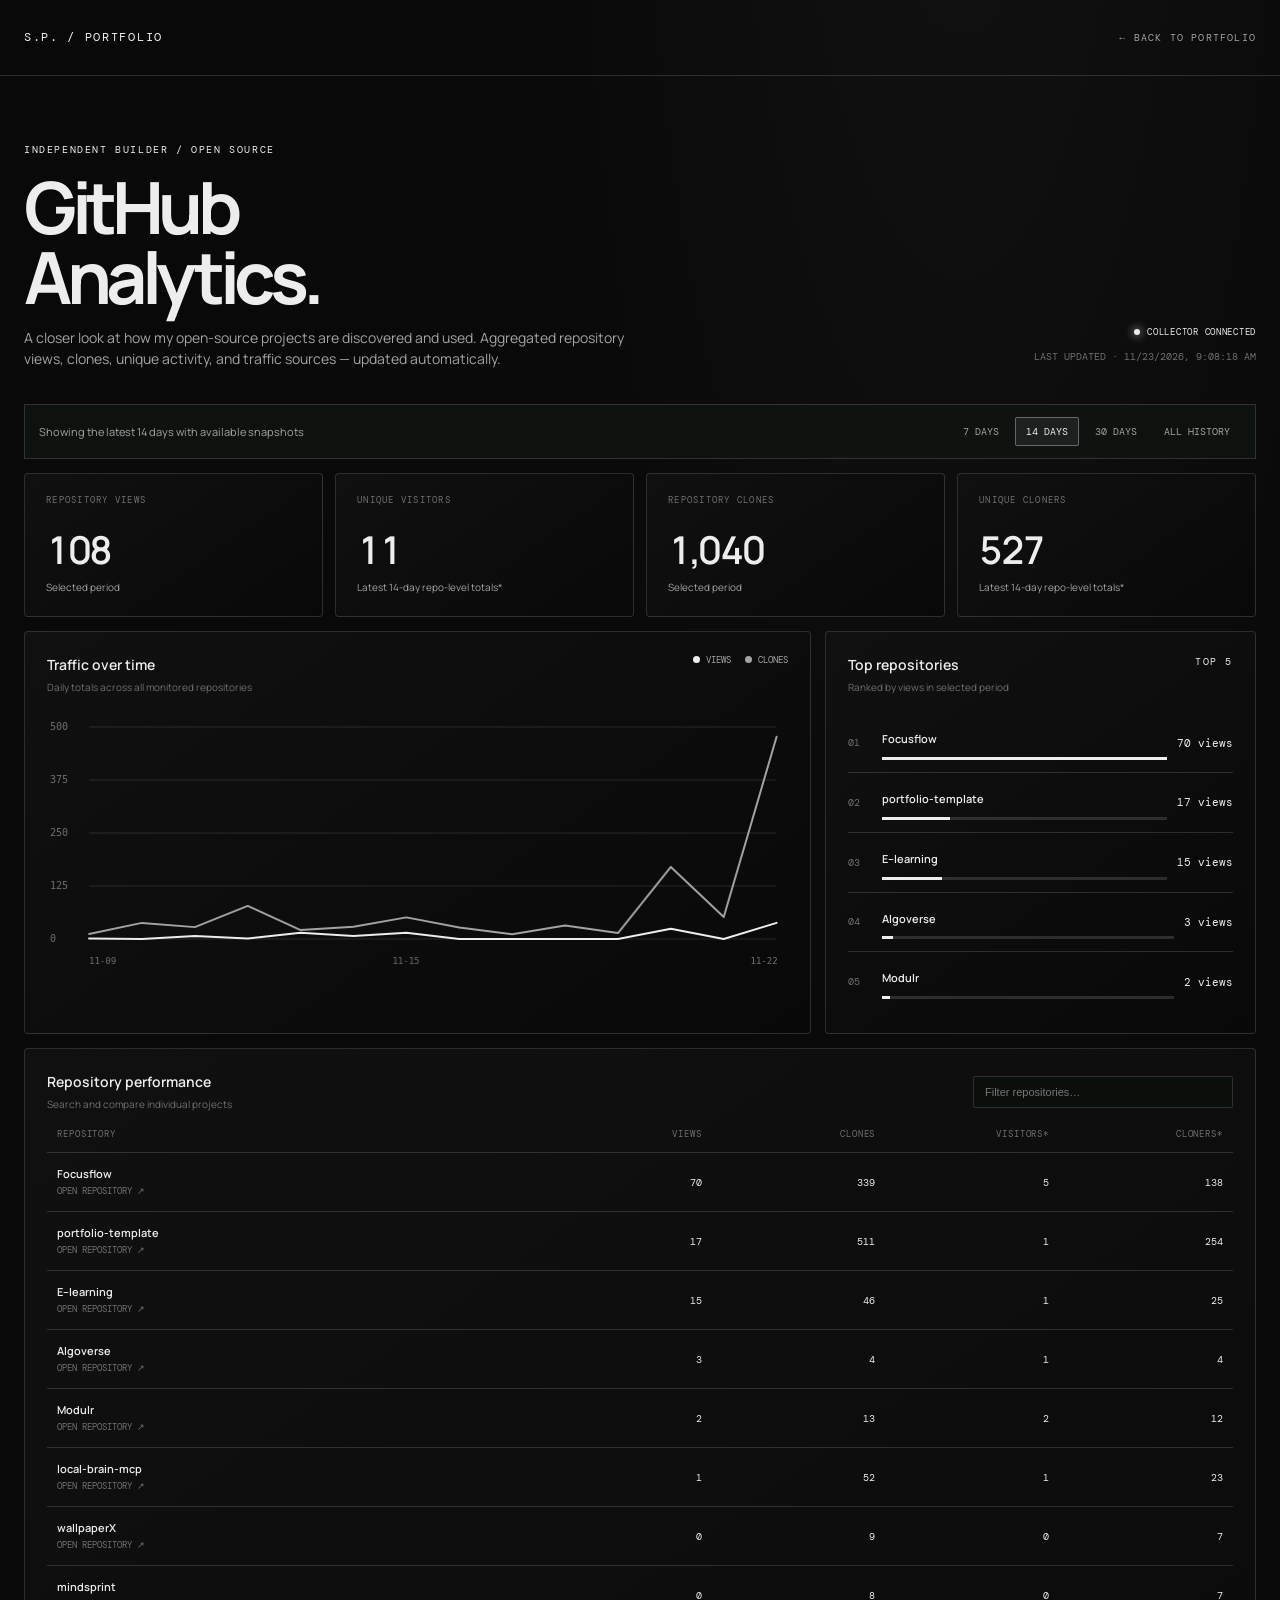
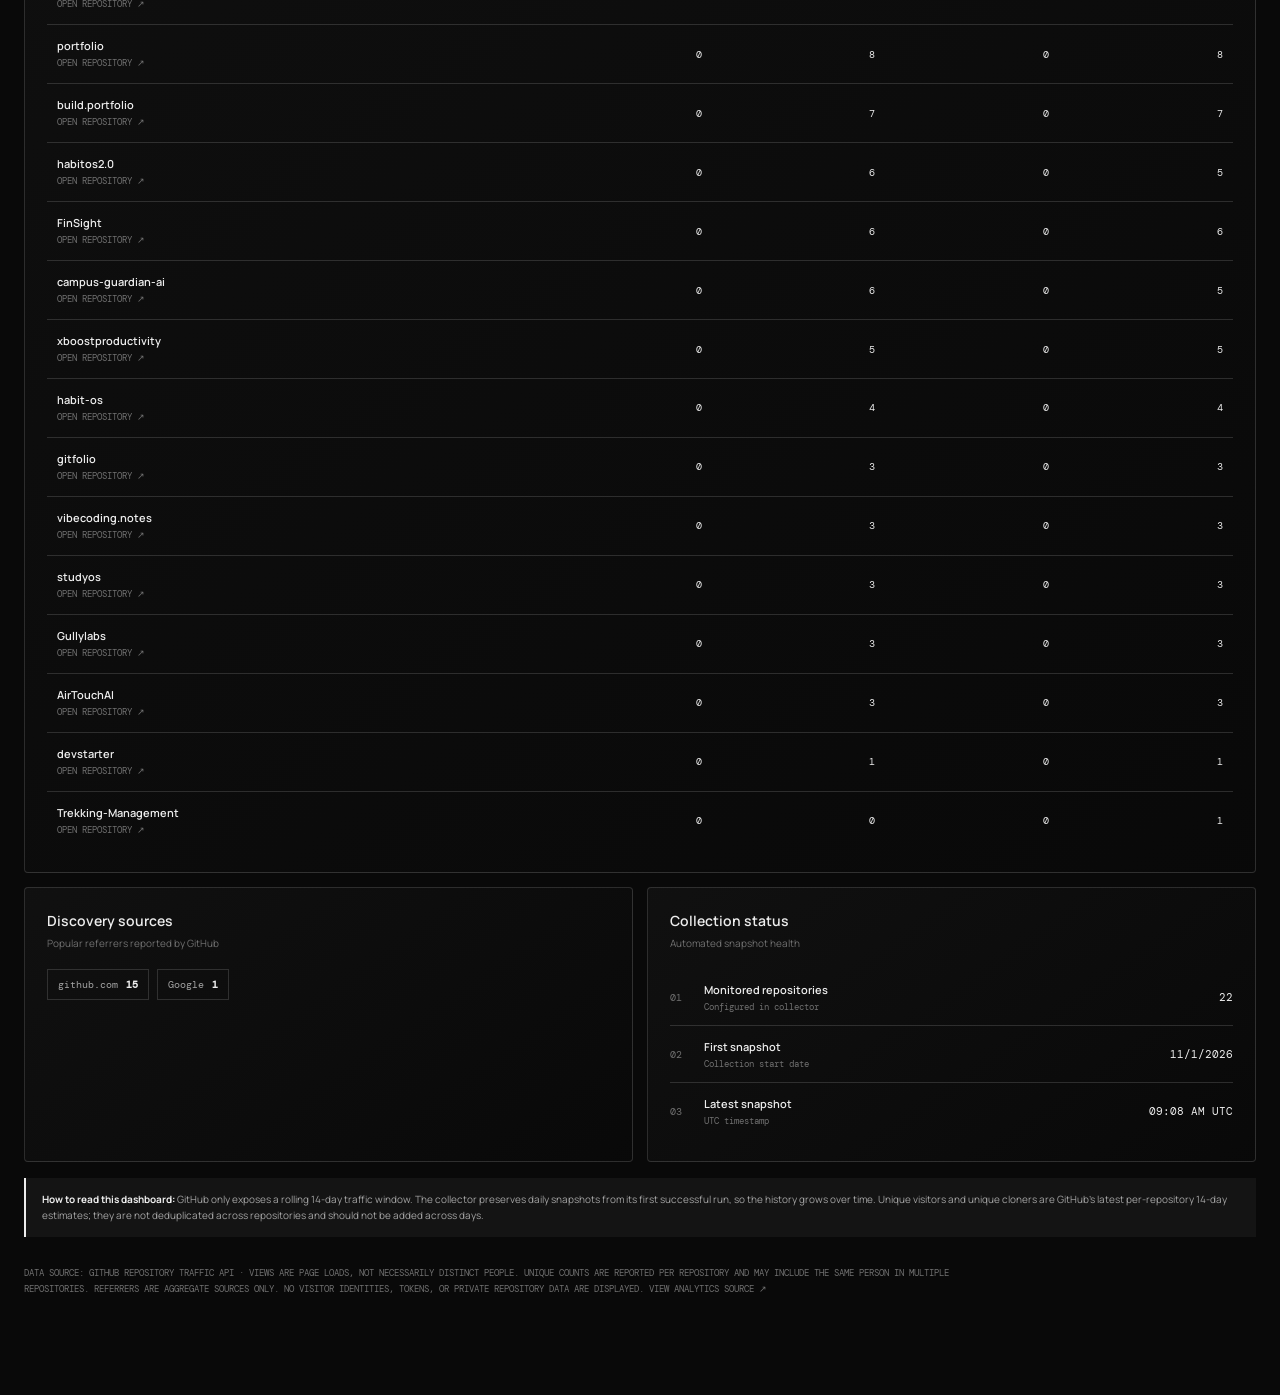
==== commit 9ea1ba86: "fix: point analytics source link at supported production branch" ====
--- a/analytics/index.html
+++ b/analytics/index.html
@@ -12,7 +12,7 @@
 <section class="panel"><div class="section-head"><div><h2>Repository performance</h2><p class="panel-sub">Search and compare individual projects</p></div><input id="repo-search" class="search" type="search" placeholder="Filter repositories…" aria-label="Filter repositories"></div><div class="table-wrap"><div class="table-head"><span>Repository</span><span style="text-align:right">Views</span><span style="text-align:right">Clones</span><span style="text-align:right">Visitors*</span><span style="text-align:right">Cloners*</span></div><div id="repo-list"><div class="empty">No traffic data has been collected yet.</div></div></div></section>
 <section class="lower"><article class="panel"><div class="panel-top"><div><h2>Discovery sources</h2><p class="panel-sub">Popular referrers reported by GitHub</p></div></div><div class="source-list" id="sources"><span class="empty">No referrer data yet.</span></div></article><article class="panel"><div class="panel-top"><div><h2>Collection status</h2><p class="panel-sub">Automated snapshot health</p></div></div><div class="rank-list"><div class="rank"><span class="rank-index">01</span><div><div class="rank-name">Monitored repositories</div><div class="rank-meta">Configured in collector</div></div><div class="rank-value" id="repo-count">—</div></div><div class="rank"><span class="rank-index">02</span><div><div class="rank-name">First snapshot</div><div class="rank-meta">Collection start date</div></div><div class="rank-value" id="started">—</div></div><div class="rank"><span class="rank-index">03</span><div><div class="rank-name">Latest snapshot</div><div class="rank-meta">UTC timestamp</div></div><div class="rank-value" id="last-snapshot">—</div></div></div></article></section>
 <div class="notice"><strong>How to read this dashboard:</strong> GitHub only exposes a rolling 14-day traffic window. The collector preserves daily snapshots from its first successful run, so the history grows over time. Unique visitors and unique cloners are GitHub's latest per-repository 14-day estimates; they are not deduplicated across repositories and should not be added across days.</div>
-<p class="footnote">DATA SOURCE: GITHUB REPOSITORY TRAFFIC API · VIEWS ARE PAGE LOADS, NOT NECESSARILY DISTINCT PEOPLE. UNIQUE COUNTS ARE REPORTED PER REPOSITORY AND MAY INCLUDE THE SAME PERSON IN MULTIPLE REPOSITORIES. REFERRERS ARE AGGREGATE SOURCES ONLY. NO VISITOR IDENTITIES, TOKENS, OR PRIVATE REPOSITORY DATA ARE DISPLAYED. <a href="https://github.com/cosmiccoder200x-sys/portfolio-template/tree/plan-b/oversized-monochrome/analytics" target="_blank" rel="noopener noreferrer">VIEW ANALYTICS SOURCE ↗</a></p>
+<p class="footnote">DATA SOURCE: GITHUB REPOSITORY TRAFFIC API · VIEWS ARE PAGE LOADS, NOT NECESSARILY DISTINCT PEOPLE. UNIQUE COUNTS ARE REPORTED PER REPOSITORY AND MAY INCLUDE THE SAME PERSON IN MULTIPLE REPOSITORIES. REFERRERS ARE AGGREGATE SOURCES ONLY. NO VISITOR IDENTITIES, TOKENS, OR PRIVATE REPOSITORY DATA ARE DISPLAYED. <a href="https://github.com/cosmiccoder200x-sys/portfolio-template/tree/feature/immersive-3d-portfolio/analytics" target="_blank" rel="noopener noreferrer">VIEW ANALYTICS SOURCE ↗</a></p>
 </main>
 <script>
 (()=>{"use strict";
